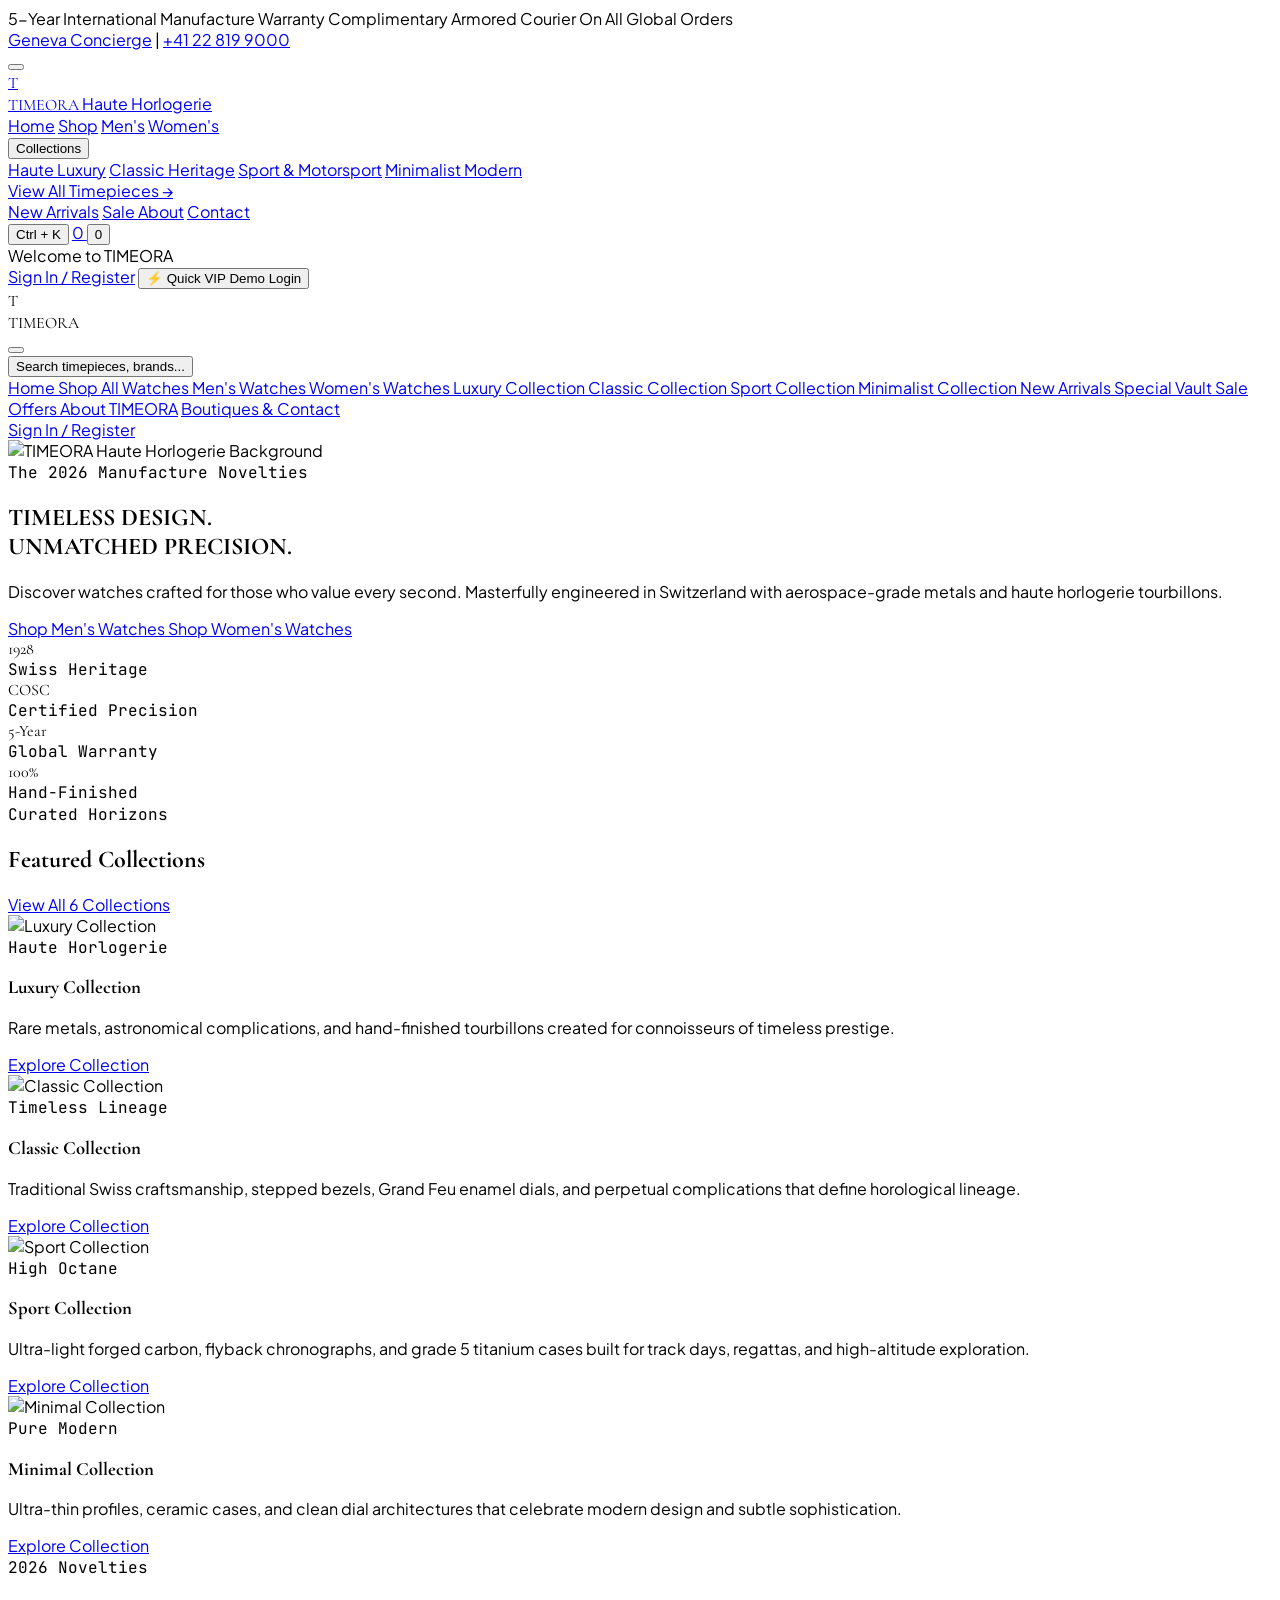
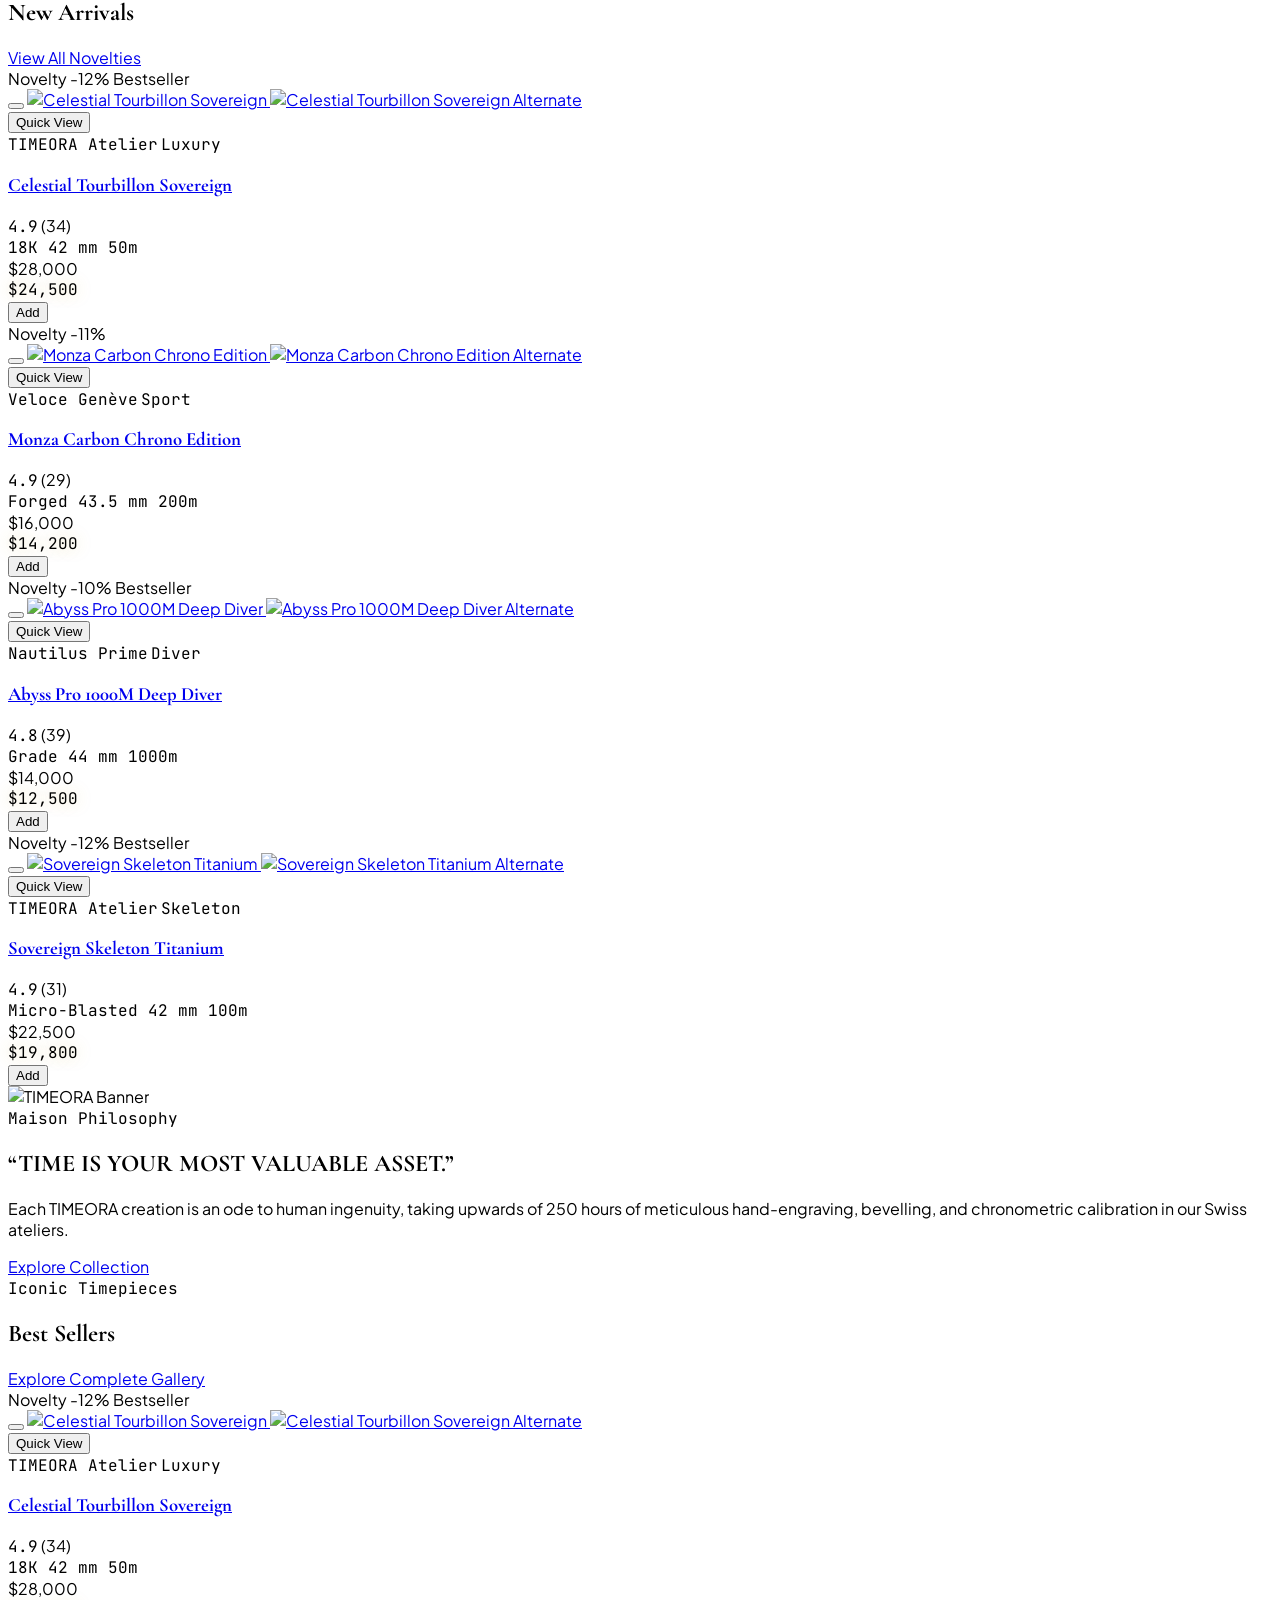
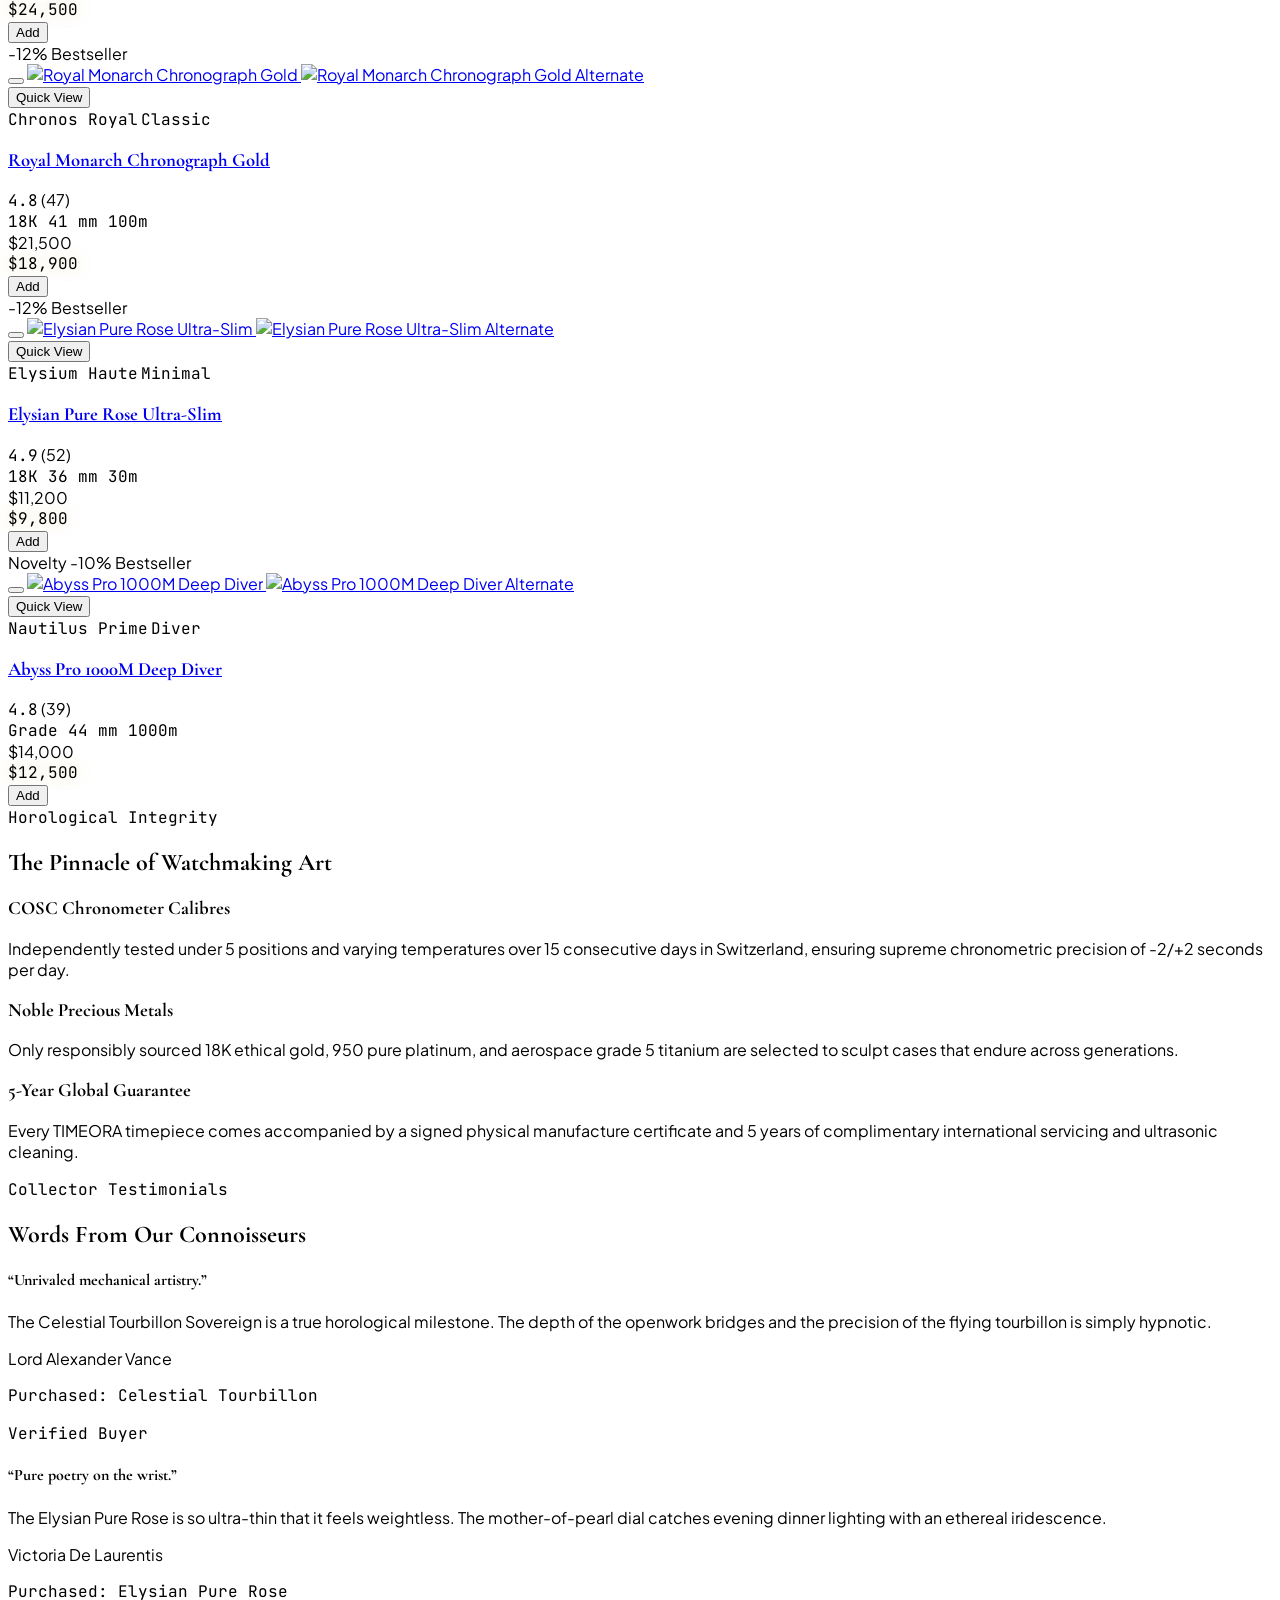
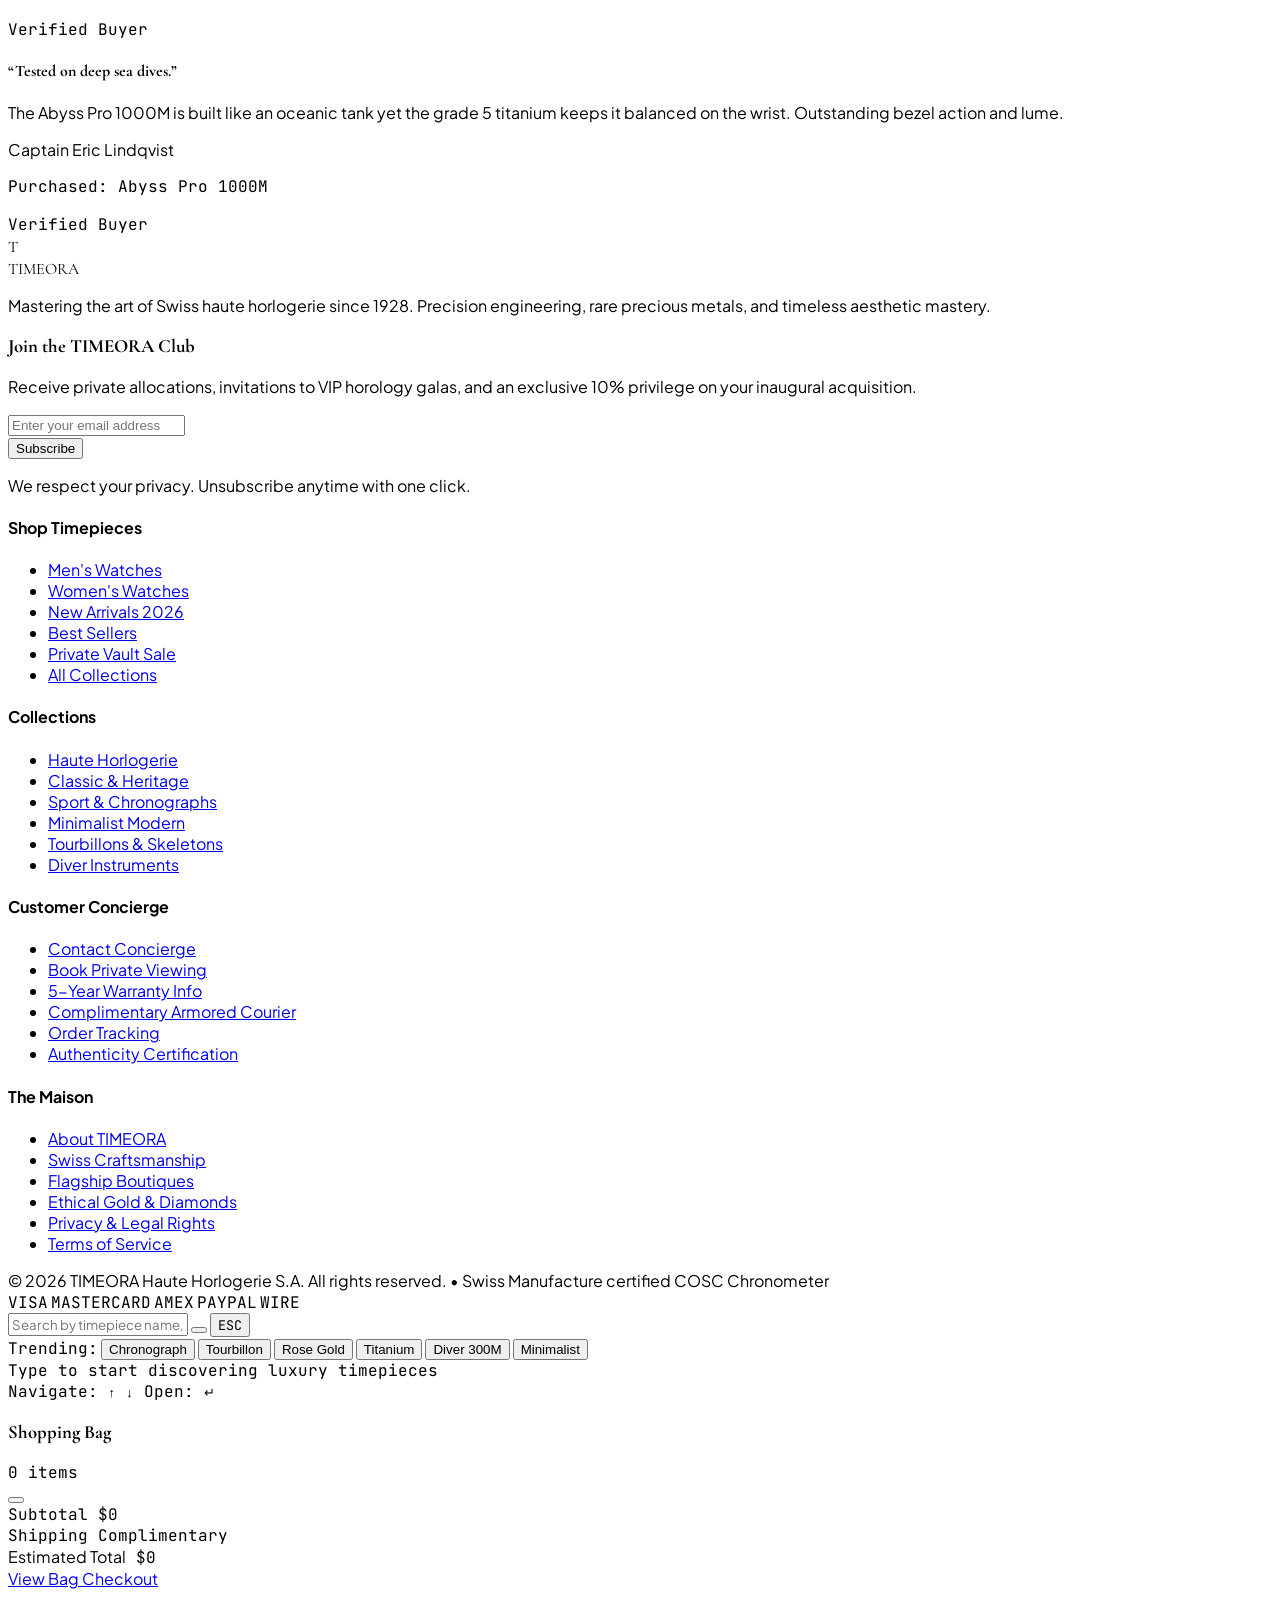
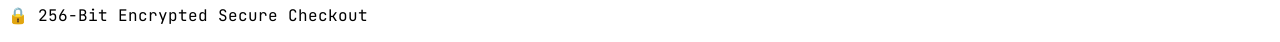
==== index.html @ b9ed5e70 "Add root index.html with instant redirection for GitHub Pages" ====
<!DOCTYPE html>
<html lang="en">
<head>
  <meta charset="utf-8">
  <meta name="viewport" content="width=device-width, initial-scale=1.0">
  <title>TIMEORA Haute Horlogerie | Luxury Watches</title>
  <meta http-equiv="refresh" content="0; url=public/index.html">
  <script>window.location.replace("public/index.html" + window.location.hash);</script>
</head>
<body style="background:#070709;color:#fff;display:flex;align-items:center;justify-content:center;height:100vh;font-family:sans-serif;text-align:center;">
  <div>
    <h1 style="color:#d4af37;font-family:serif;font-size:2rem;letter-spacing:0.2em;">TIMEORA</h1>
    <p style="color:#a1a1aa;font-size:0.9rem;">Opening luxury timepiece salon...</p>
    <p><a href="public/index.html" style="color:#d4af37;">Click here if not redirected automatically</a></p>
  </div>
</body>
</html>
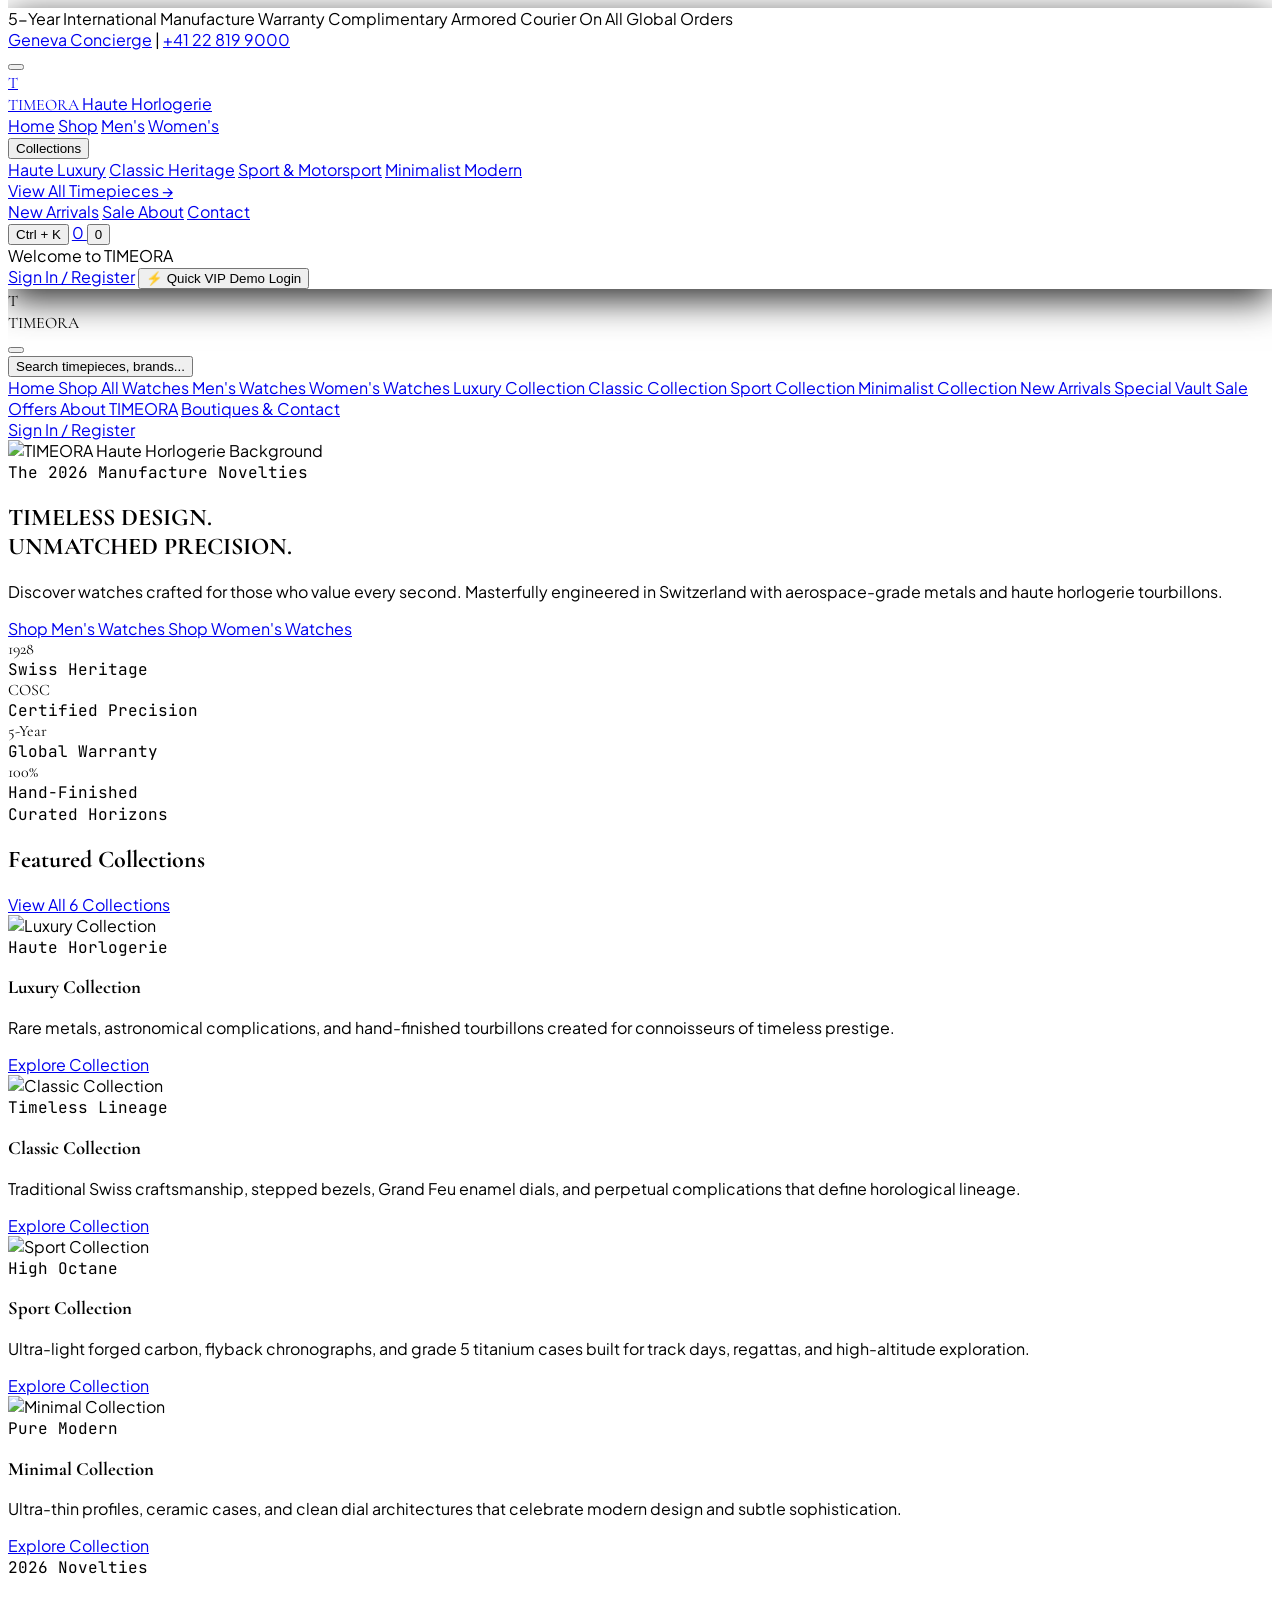
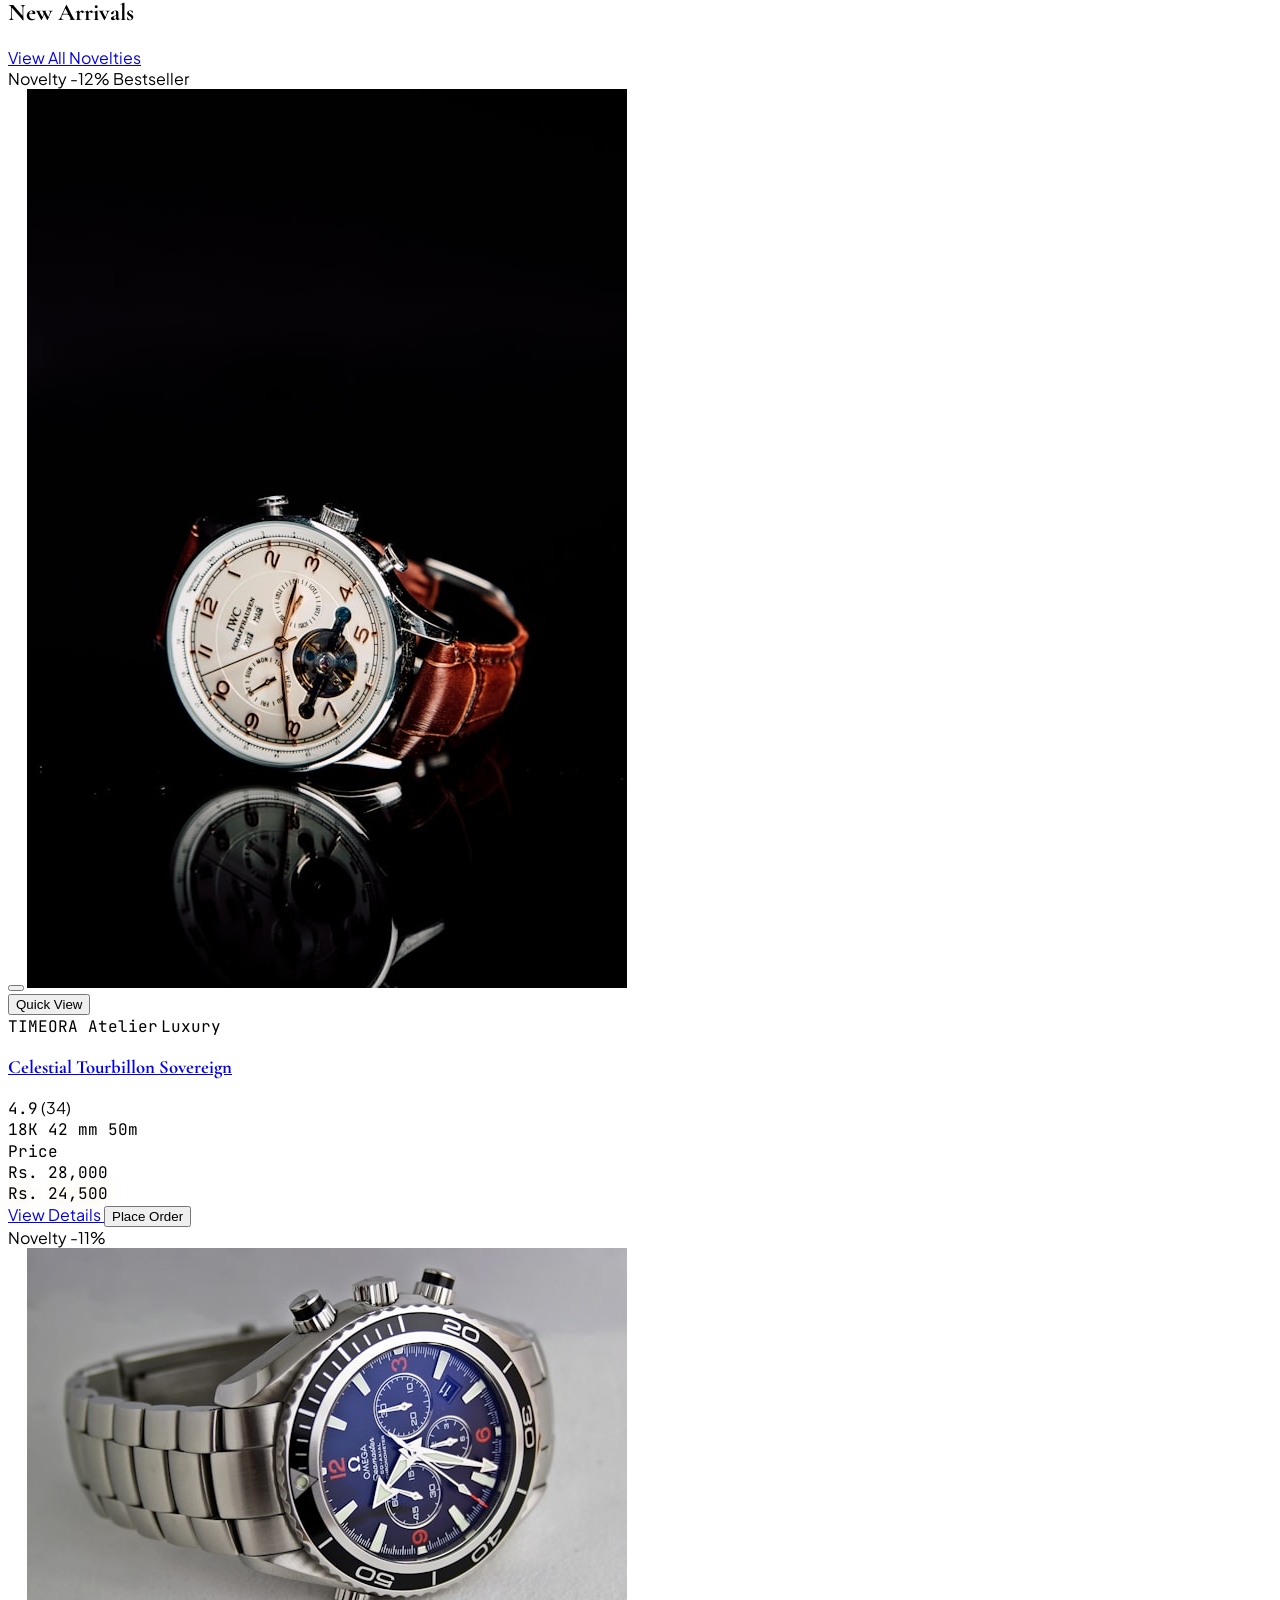
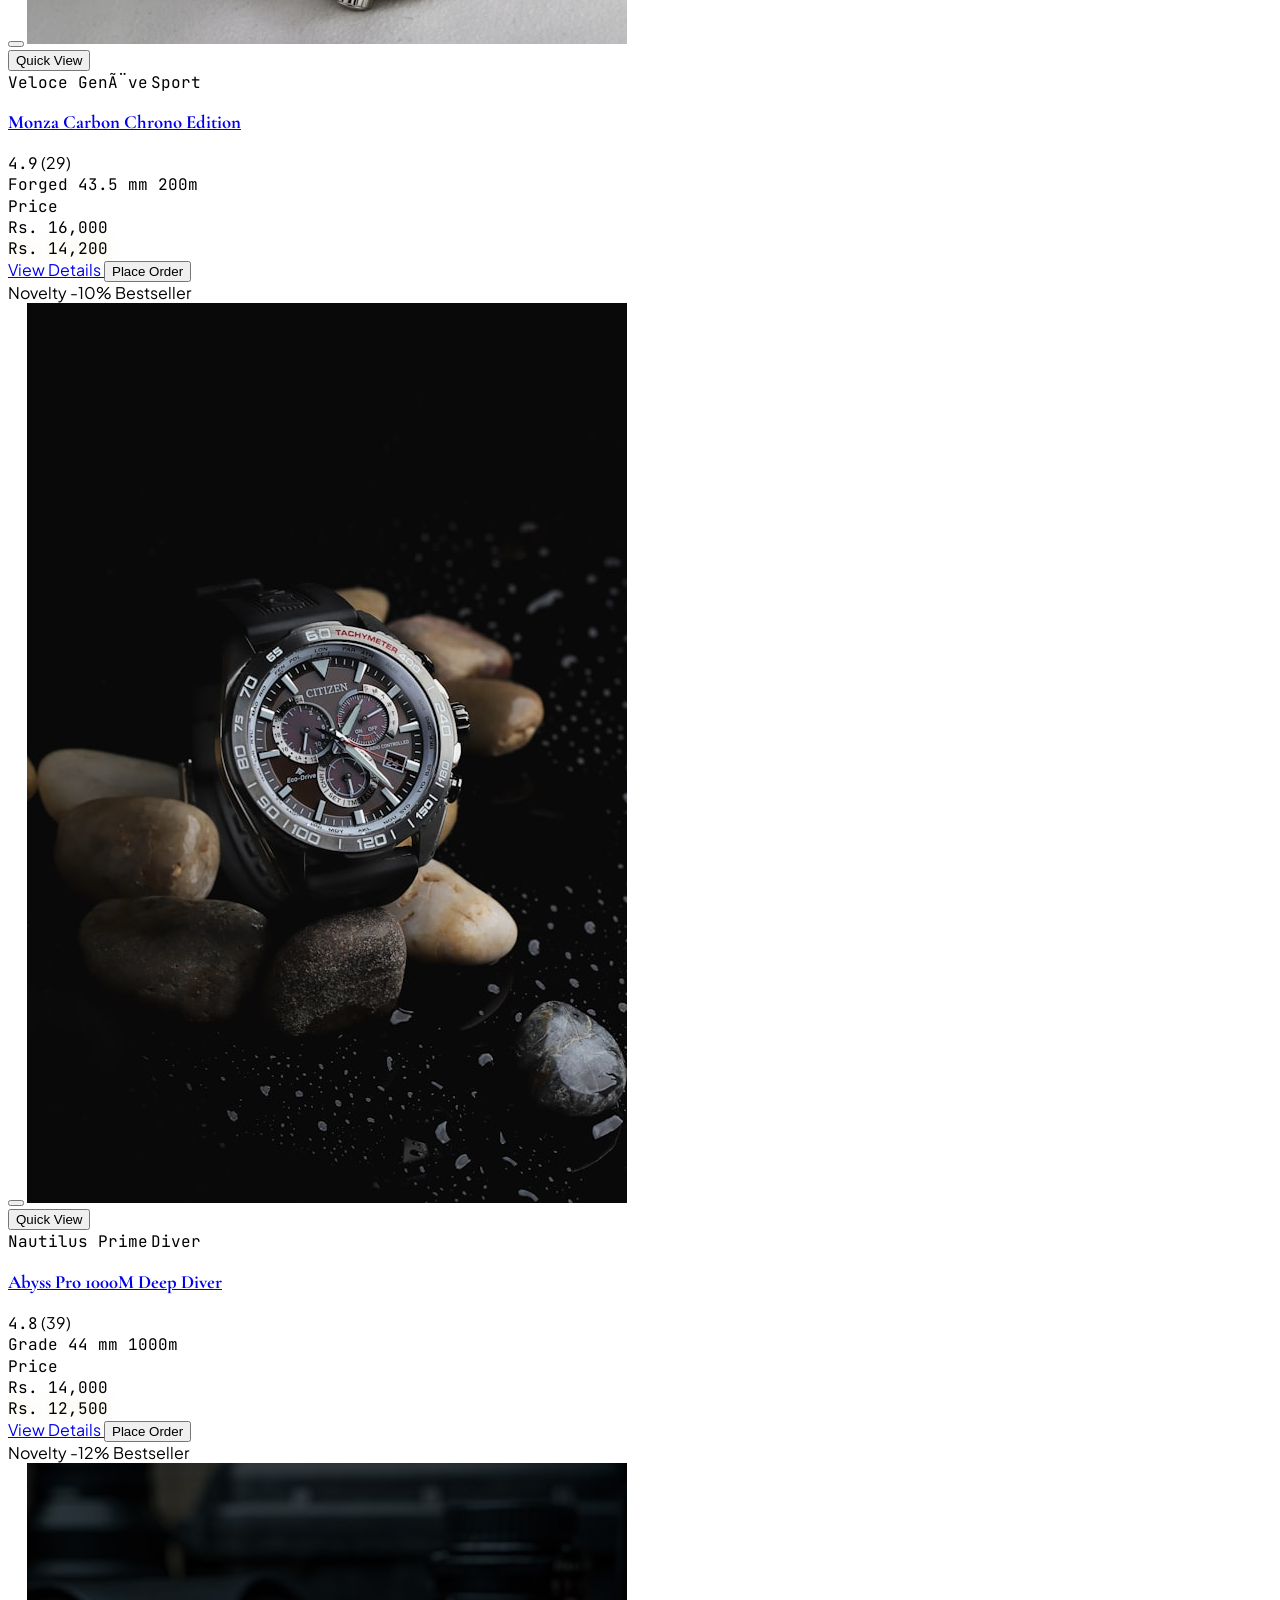
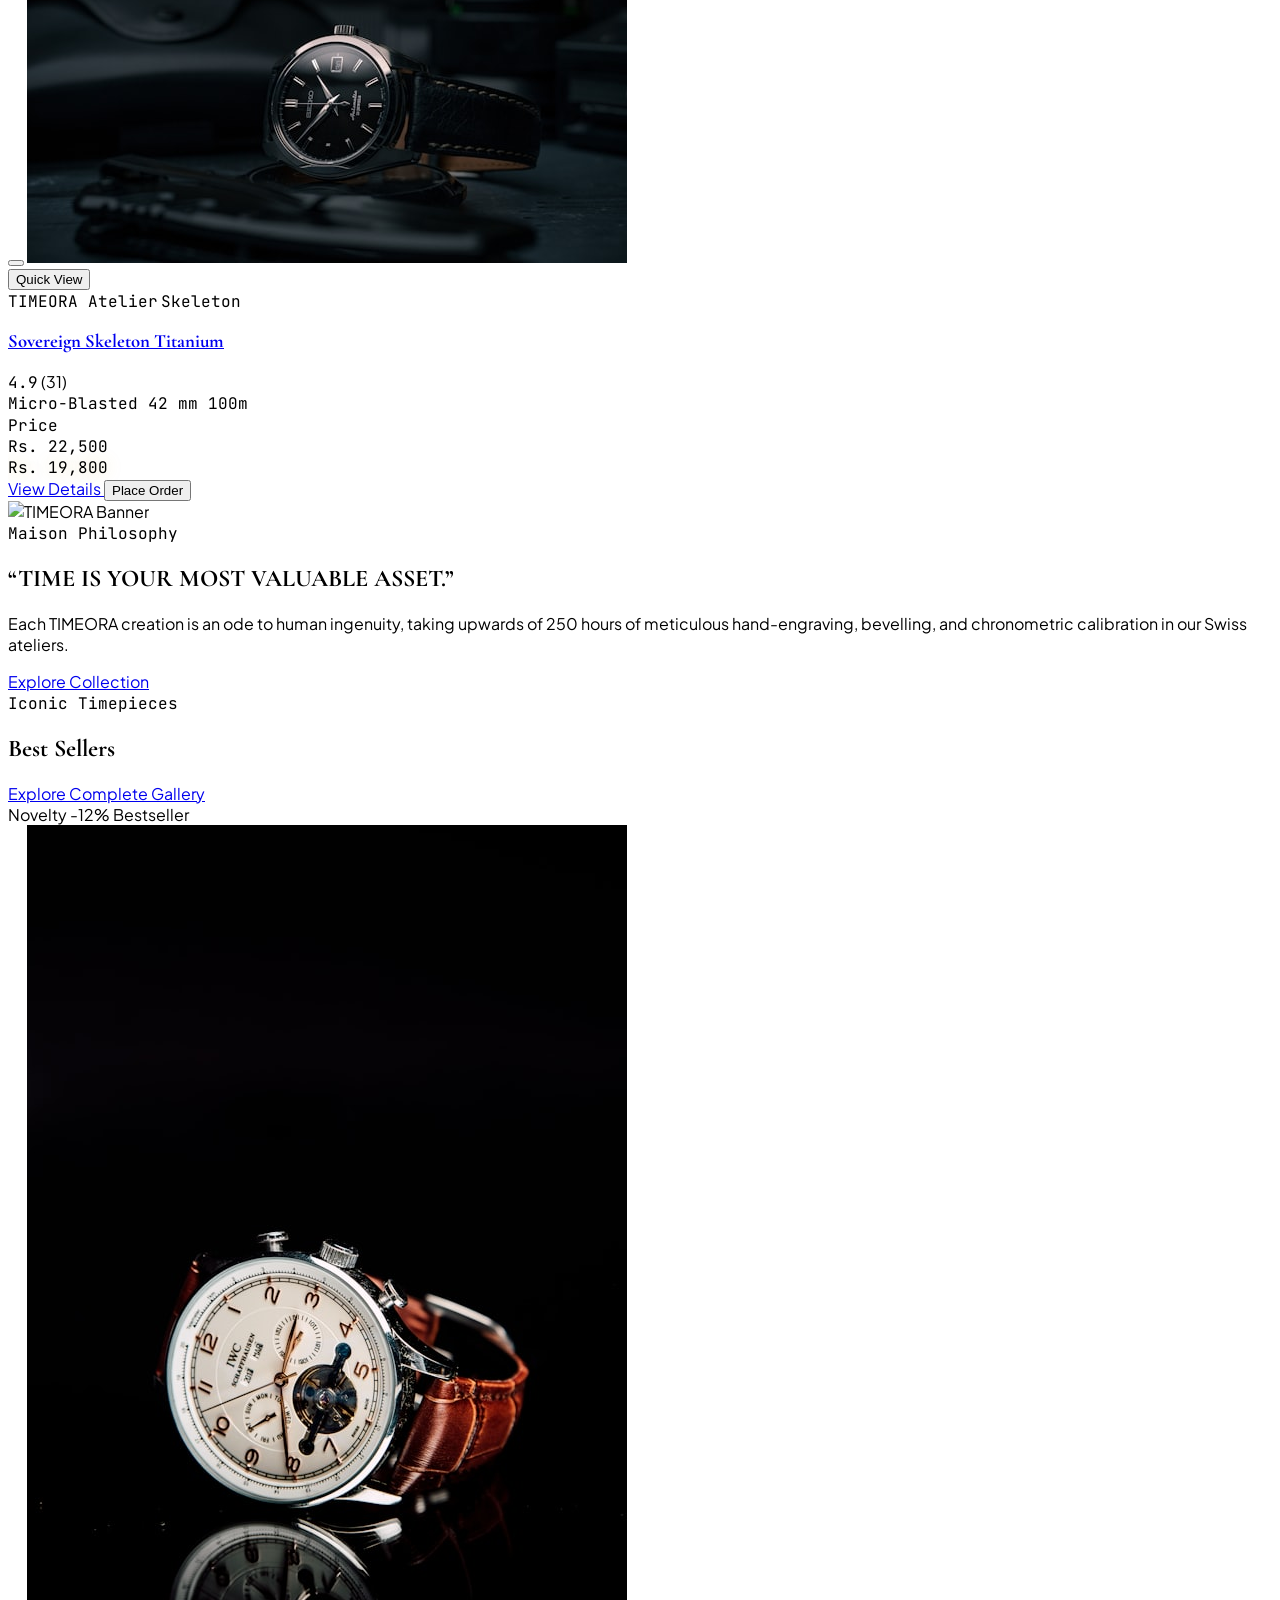
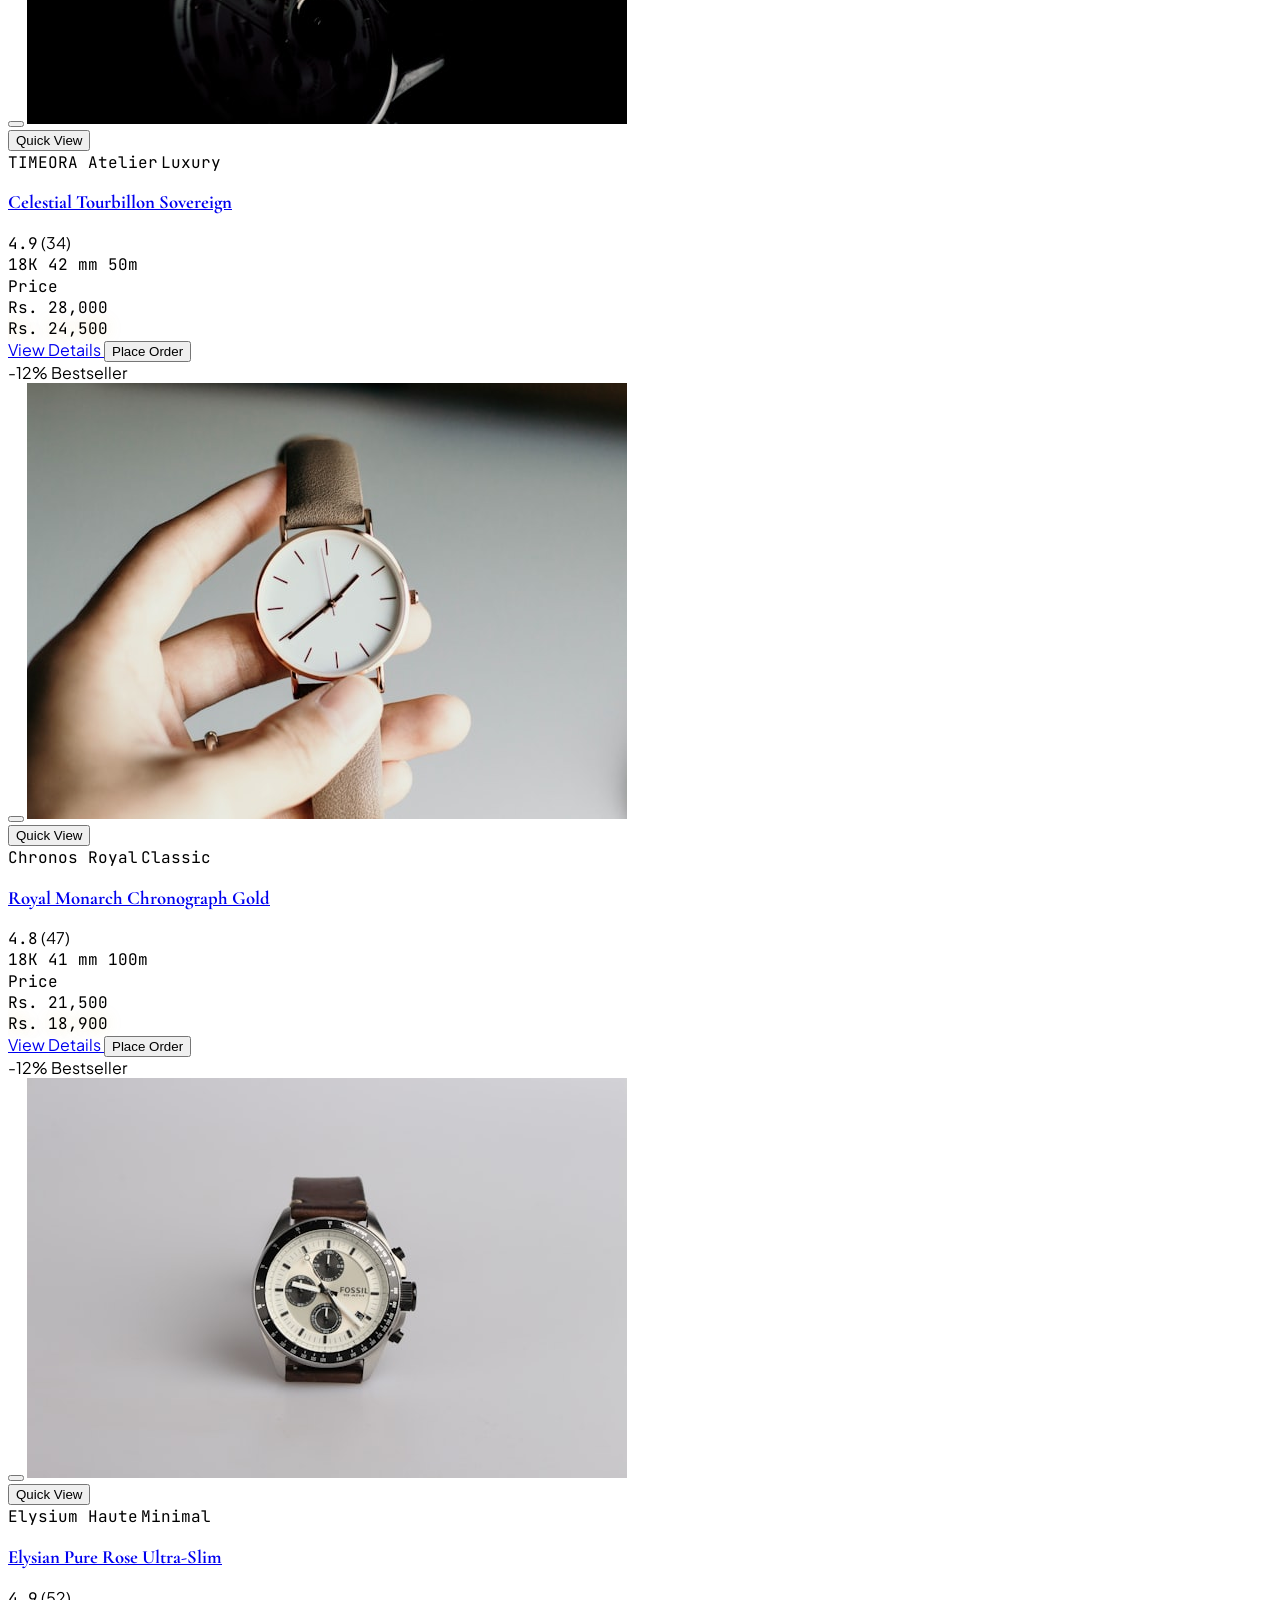
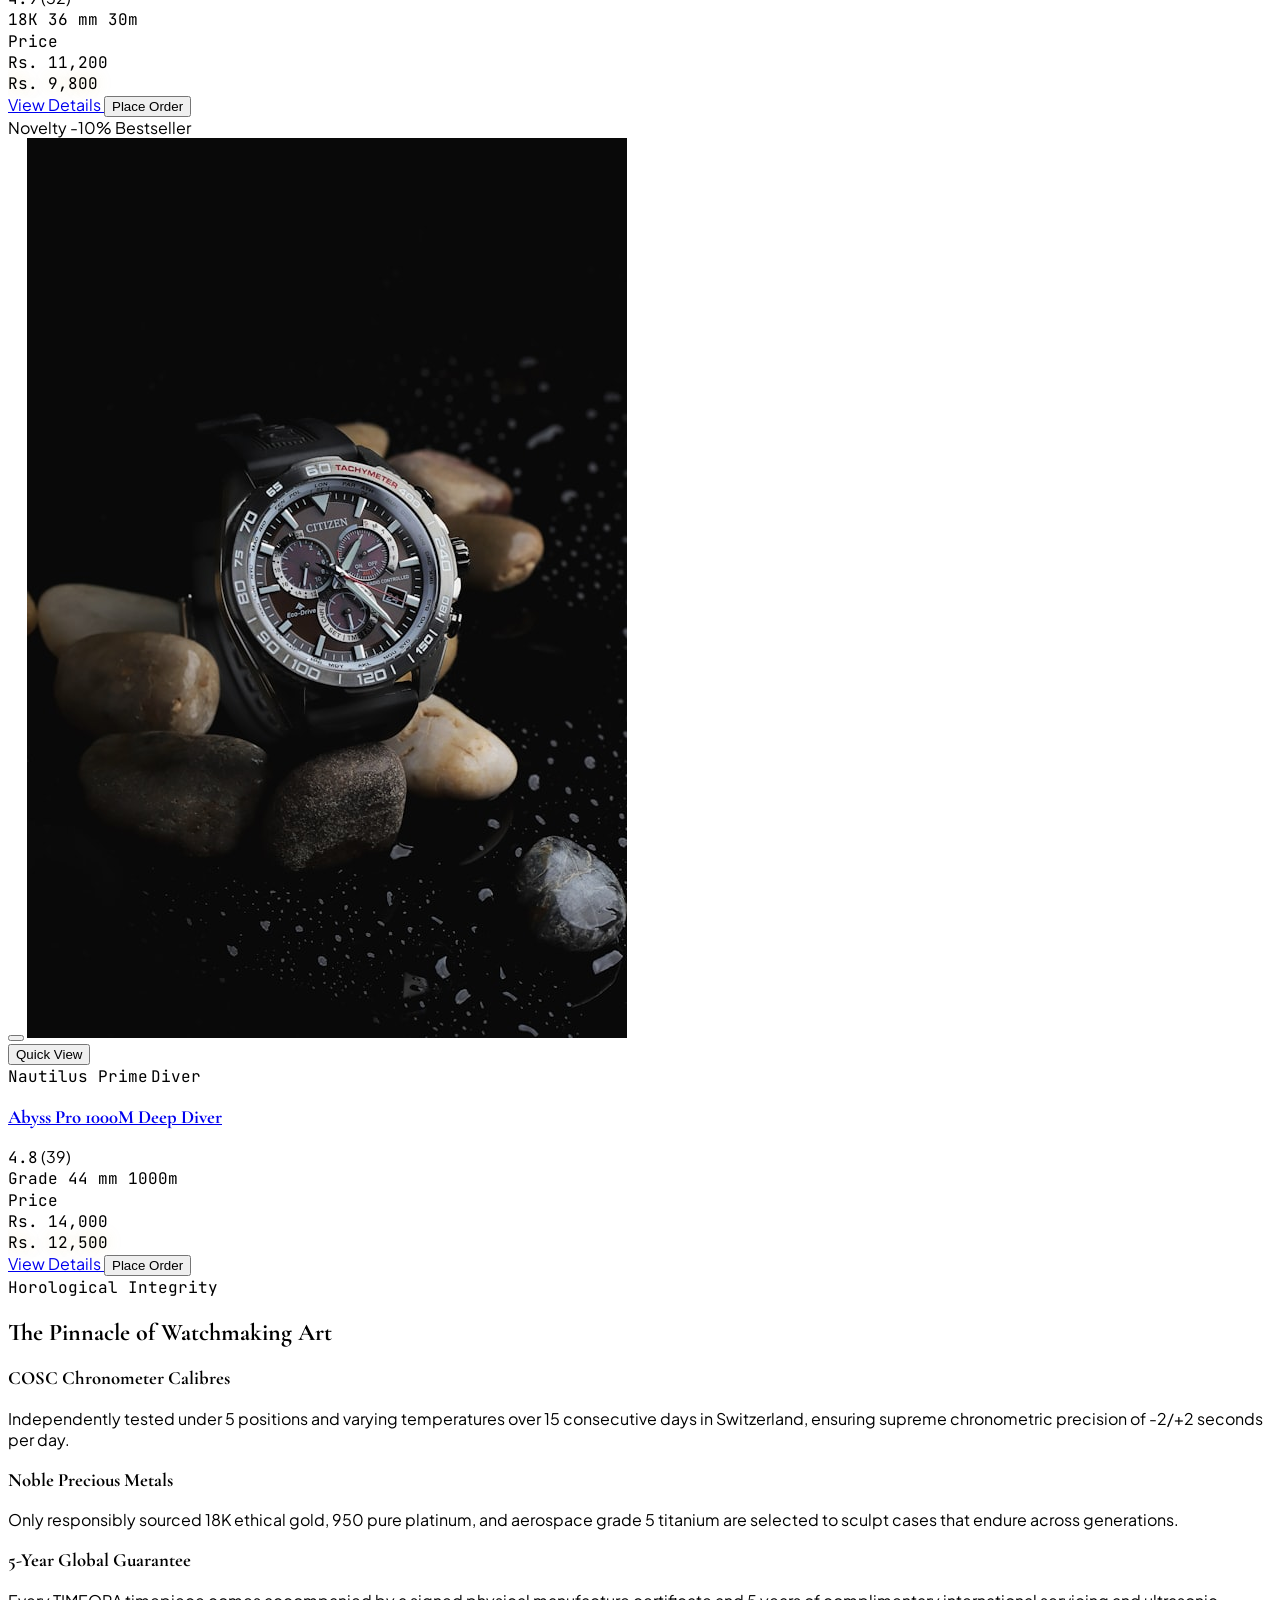
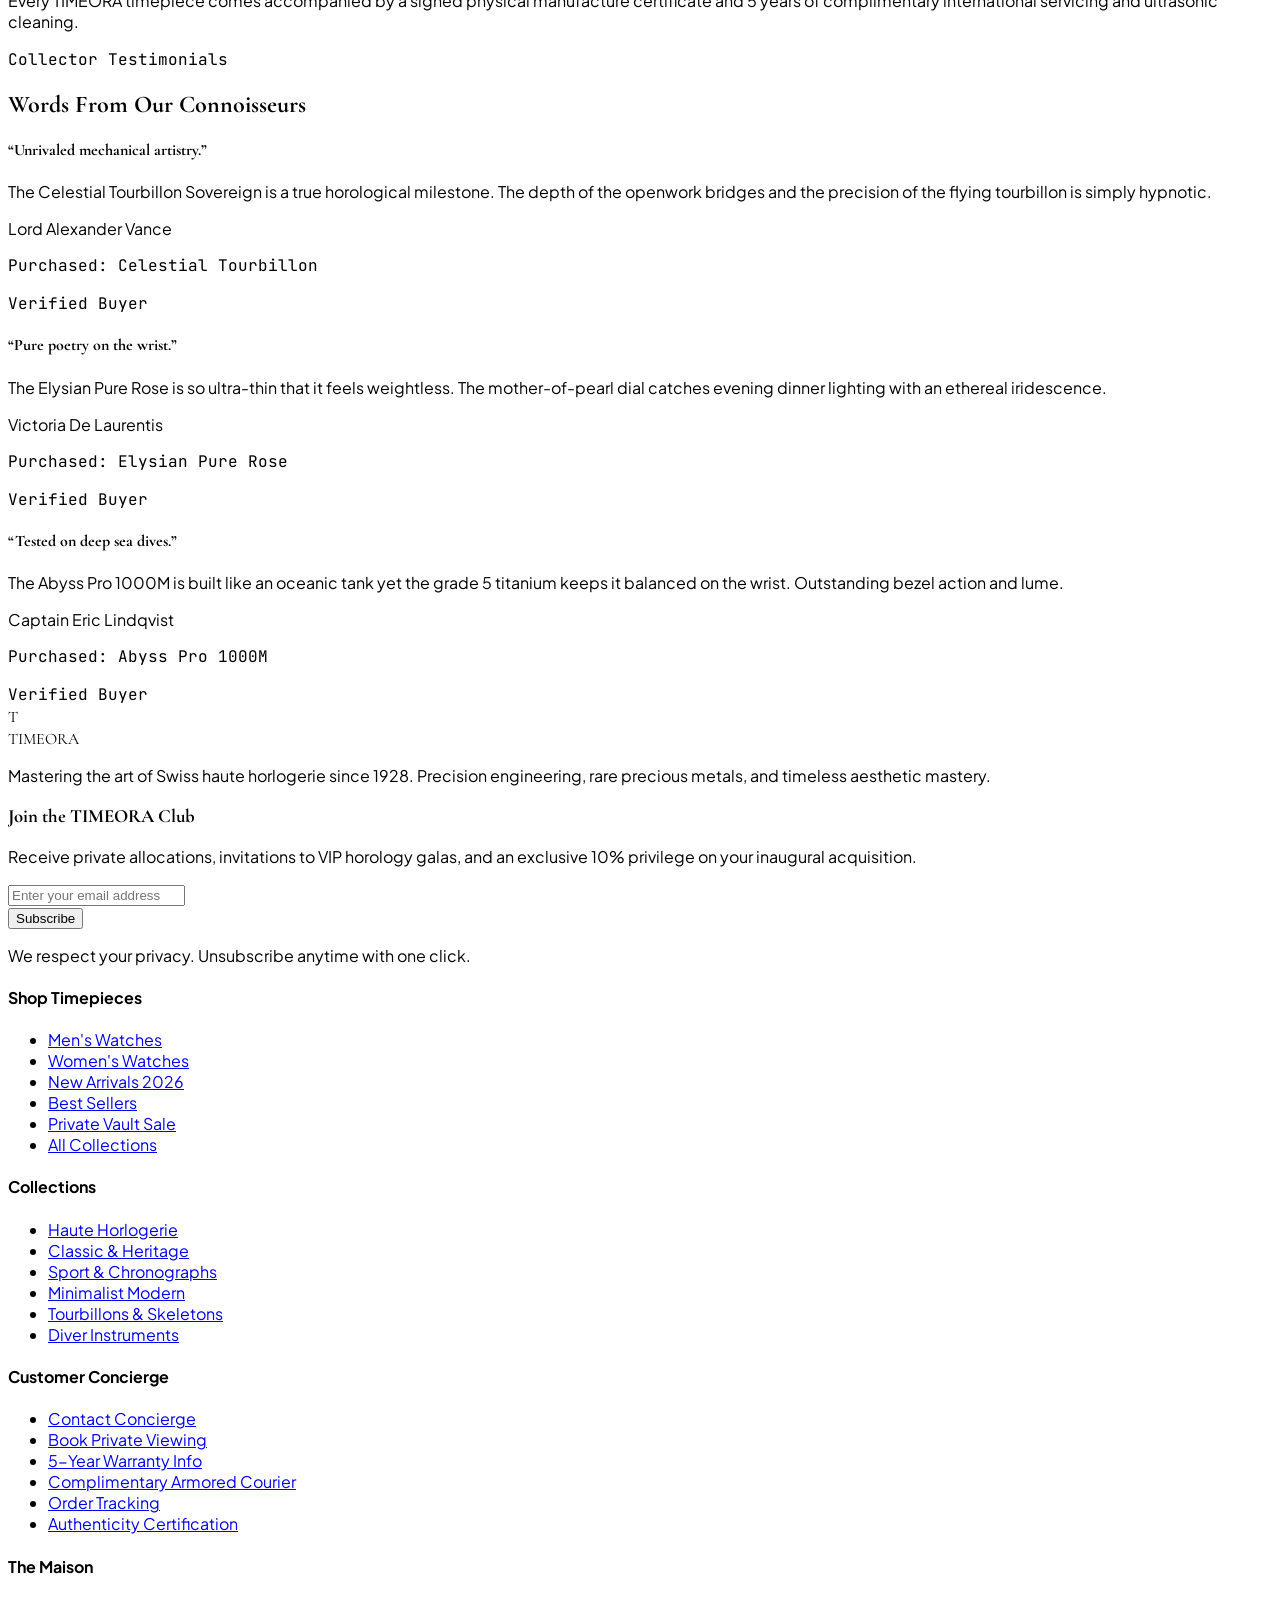
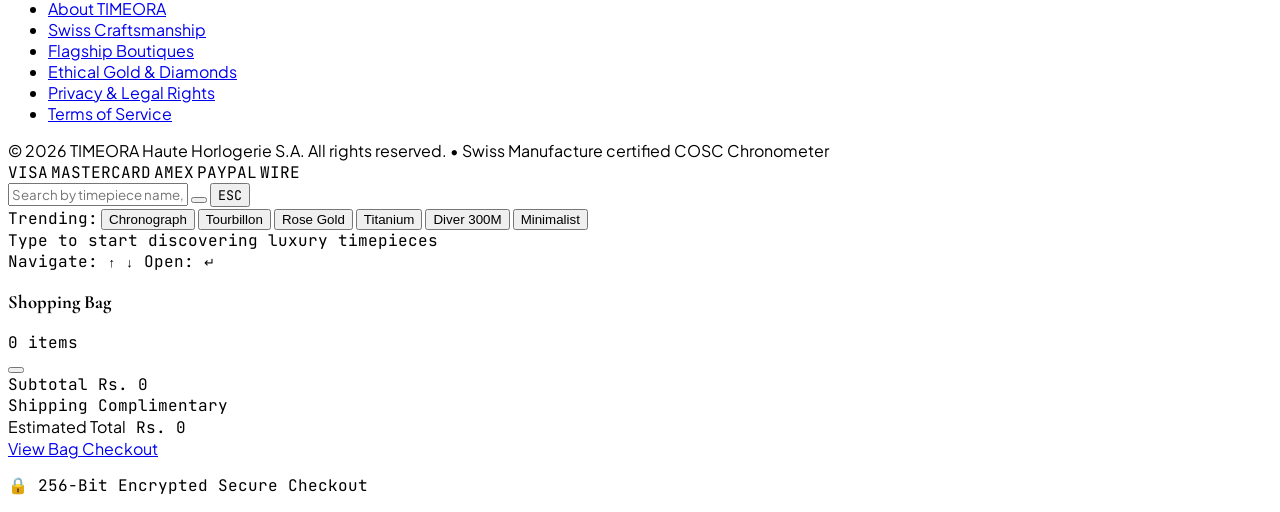
==== commit a93c9f9a: "Add VIEW DETAILS and PLACE ORDER action buttons, remove image hover change, ensure watch-only images" ====
--- a/index.html
+++ b/index.html
@@ -1,17 +1,55 @@
 <!DOCTYPE html>
-<html lang="en">
+<html lang="en" class="scroll-smooth bg-[#070709]">
 <head>
-  <meta charset="utf-8">
+  <meta charset="UTF-8">
   <meta name="viewport" content="width=device-width, initial-scale=1.0">
-  <title>TIMEORA Haute Horlogerie | Luxury Watches</title>
-  <meta http-equiv="refresh" content="0; url=public/index.html">
-  <script>window.location.replace("public/index.html" + window.location.hash);</script>
+  <title>TIMEORA Haute Horlogerie | Timeless Design. Unmatched Precision.</title>
+  <meta name="description" content="Discover TIMEORA Swiss luxury timepieces, tourbillons, chronographs, and perpetual complications crafted for connoisseurs of timeless precision.">
+  <link rel="icon" href="data:image/svg+xml,<svg xmlns=%22http://www.w3.org/2000/svg%22 viewBox=%220 0 100 100%22><text y=%22.9em%22 font-size=%2290%22>⏳</text></svg>">
+
+  <!-- Tailwind CSS CDN with configuration -->
+  <script src="https://cdn.tailwindcss.com"></script>
+  <script>
+    tailwind.config = {
+      darkMode: 'class',
+      theme: {
+        extend: {
+          colors: {
+            gold: {
+              DEFAULT: '#d4af37',
+              light: '#f3e5ab',
+              dark: '#aa820a',
+            },
+            dark: {
+              950: '#070709',
+              900: '#0c0c0f',
+              850: '#111115',
+              800: '#16161b',
+              700: '#22222a',
+            }
+          },
+          fontFamily: {
+            serif: ['Cormorant Garamond', 'Cinzel', 'serif'],
+            sans: ['Plus Jakarta Sans', 'sans-serif'],
+            mono: ['JetBrains Mono', 'monospace'],
+          }
+        }
+      }
+    }
+  </script>
+
+  <!-- Lucide Icons -->
+  <script src="https://unpkg.com/lucide@latest"></script>
+
+  <!-- Custom Luxury Stylesheet -->
+  <link rel="stylesheet" href="css/style.css">
 </head>
-<body style="background:#070709;color:#fff;display:flex;align-items:center;justify-content:center;height:100vh;font-family:sans-serif;text-align:center;">
-  <div>
-    <h1 style="color:#d4af37;font-family:serif;font-size:2rem;letter-spacing:0.2em;">TIMEORA</h1>
-    <p style="color:#a1a1aa;font-size:0.9rem;">Opening luxury timepiece salon...</p>
-    <p><a href="public/index.html" style="color:#d4af37;">Click here if not redirected automatically</a></p>
-  </div>
+<body class="bg-[#070709] text-white antialiased font-sans overflow-x-clip selection:bg-[#d4af37] selection:text-black">
+  
+  <!-- SPA Main Application Mount Container -->
+  <div id="app"></div>
+
+  <!-- Main JavaScript Application Module -->
+  <script type="module" src="js/app.js"></script>
 </body>
 </html>
--- a/css/style.css
+++ b/css/style.css
@@ -0,0 +1,158 @@
+@import url('https://fonts.googleapis.com/css2?family=Cinzel:wght@400;500;600;700;800&family=Cormorant+Garamond:ital,wght@0,300;0,400;0,500;0,600;0,700;1,400&family=Plus+Jakarta+Sans:wght@300;400;500;600;700;800&family=JetBrains+Mono:wght@400;500;600&display=swap');
+
+:root {
+  --color-gold: #d4af37;
+  --color-gold-light: #f3e5ab;
+  --color-gold-dark: #aa820a;
+  --color-bg-dark: #070709;
+  --color-card-dark: #121216;
+}
+
+/* Custom Scrollbars */
+::-webkit-scrollbar {
+  width: 8px;
+  height: 8px;
+}
+
+::-webkit-scrollbar-track {
+  background: #09090b;
+}
+
+::-webkit-scrollbar-thumb {
+  background: #27272a;
+  border-radius: 4px;
+}
+
+::-webkit-scrollbar-thumb:hover {
+  background: #d4af37;
+}
+
+.custom-scrollbar::-webkit-scrollbar {
+  width: 6px;
+  height: 6px;
+}
+
+.custom-scrollbar::-webkit-scrollbar-thumb {
+  background: #2d2d34;
+  border-radius: 3px;
+}
+
+.custom-scrollbar::-webkit-scrollbar-thumb:hover {
+  background: #d4af37;
+}
+
+/* Typography styles */
+.font-serif {
+  font-family: 'Cormorant Garamond', 'Cinzel', serif;
+}
+
+.font-sans {
+  font-family: 'Plus Jakarta Sans', sans-serif;
+}
+
+.font-mono {
+  font-family: 'JetBrains Mono', monospace;
+}
+
+/* Luxury Glow Effects */
+.text-glow {
+  text-shadow: 0 0 15px rgba(212, 175, 55, 0.35);
+}
+
+.box-glow {
+  box-shadow: 0 0 25px rgba(212, 175, 55, 0.15);
+}
+
+.bg-radial-vignette {
+  background: radial-gradient(circle at center, transparent 30%, #070709 95%);
+}
+
+/* Animations */
+@keyframes fadeIn {
+  from { opacity: 0; transform: translateY(8px); }
+  to { opacity: 1; transform: translateY(0); }
+}
+
+.animate-fade-in {
+  animation: fadeIn 0.4s cubic-bezier(0.16, 1, 0.3, 1) forwards;
+}
+
+/* Product Image Magnifier zoom */
+#main-image-container {
+  overflow: hidden;
+  position: relative;
+}
+
+#pd-main-img {
+  transition: transform 0.25s ease-out;
+  transform-origin: center center;
+}
+
+/* Glassmorphism Classes */
+.glass-panel {
+  background: rgba(18, 18, 22, 0.75);
+  backdrop-filter: blur(16px);
+  -webkit-backdrop-filter: blur(16px);
+  border: 1px solid rgba(255, 255, 255, 0.08);
+}
+
+/* Range input luxury styling */
+input[type="range"]::-webkit-slider-thumb {
+  appearance: none;
+  width: 18px;
+  height: 18px;
+  border-radius: 50%;
+  background: #d4af37;
+  cursor: pointer;
+  box-shadow: 0 0 10px rgba(212, 175, 55, 0.5);
+  border: 2px solid #000;
+}
+
+/* Smooth selection */
+::selection {
+  background: #d4af37;
+  color: #000;
+}
+
+/* Print Styles */
+@media print {
+  header, footer, nav, button, .no-print {
+    display: none !important;
+  }
+  body {
+    background: #fff !important;
+    color: #000 !important;
+  }
+  #printable-receipt {
+    background: #fff !important;
+    color: #000 !important;
+    border: none !important;
+    box-shadow: none !important;
+  }
+  #printable-receipt * {
+    color: #000 !important;
+  }
+}
+
+/* ==========================================================================
+   Permanently Sticky Luxury Navigation Header
+   Keeps both Top Announcement Bar & Main Navigation locked at top on scroll
+   ========================================================================== */
+html, body {
+  overflow-x: clip;
+}
+
+#navbar-root,
+#main-header {
+  position: sticky !important;
+  top: 0 !important;
+  z-index: 50 !important;
+  width: 100% !important;
+}
+
+#main-header {
+  box-shadow: 0 10px 35px rgba(0, 0, 0, 0.85);
+  backdrop-filter: blur(16px);
+  -webkit-backdrop-filter: blur(16px);
+}
+
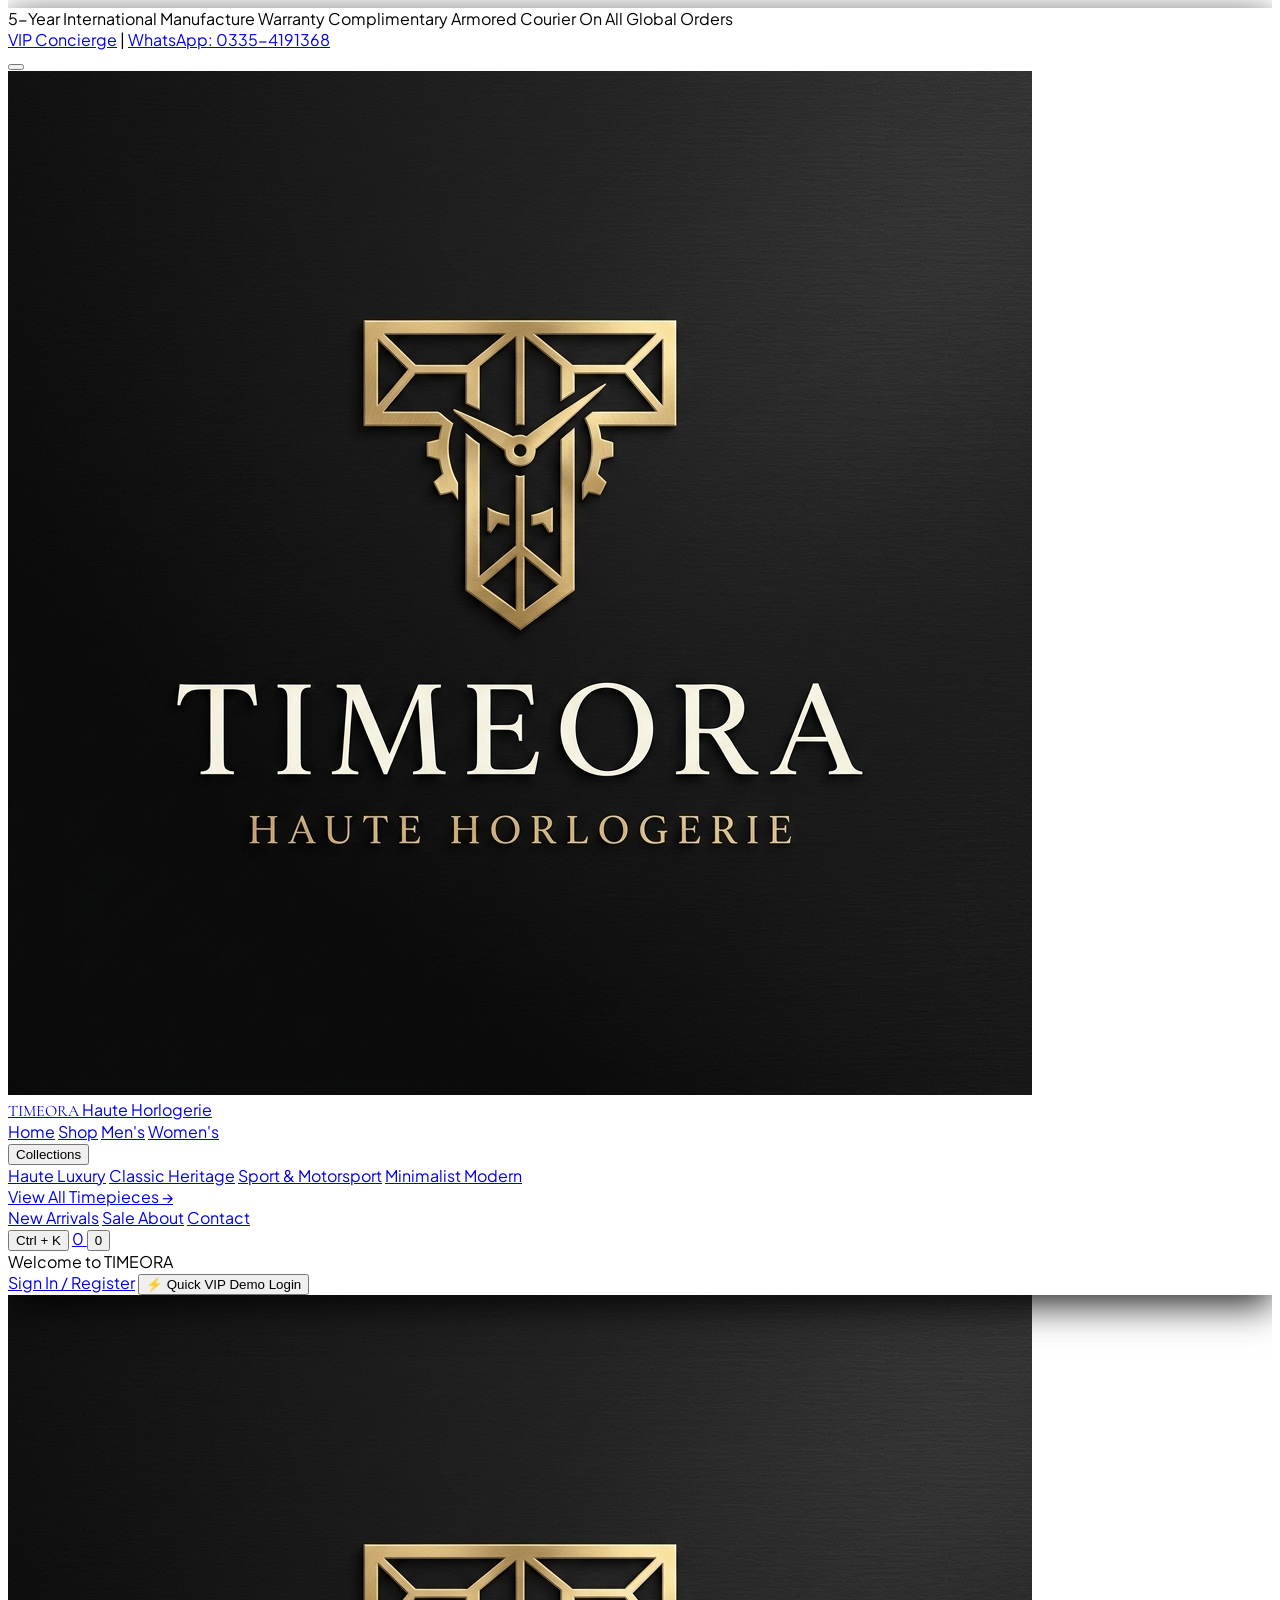
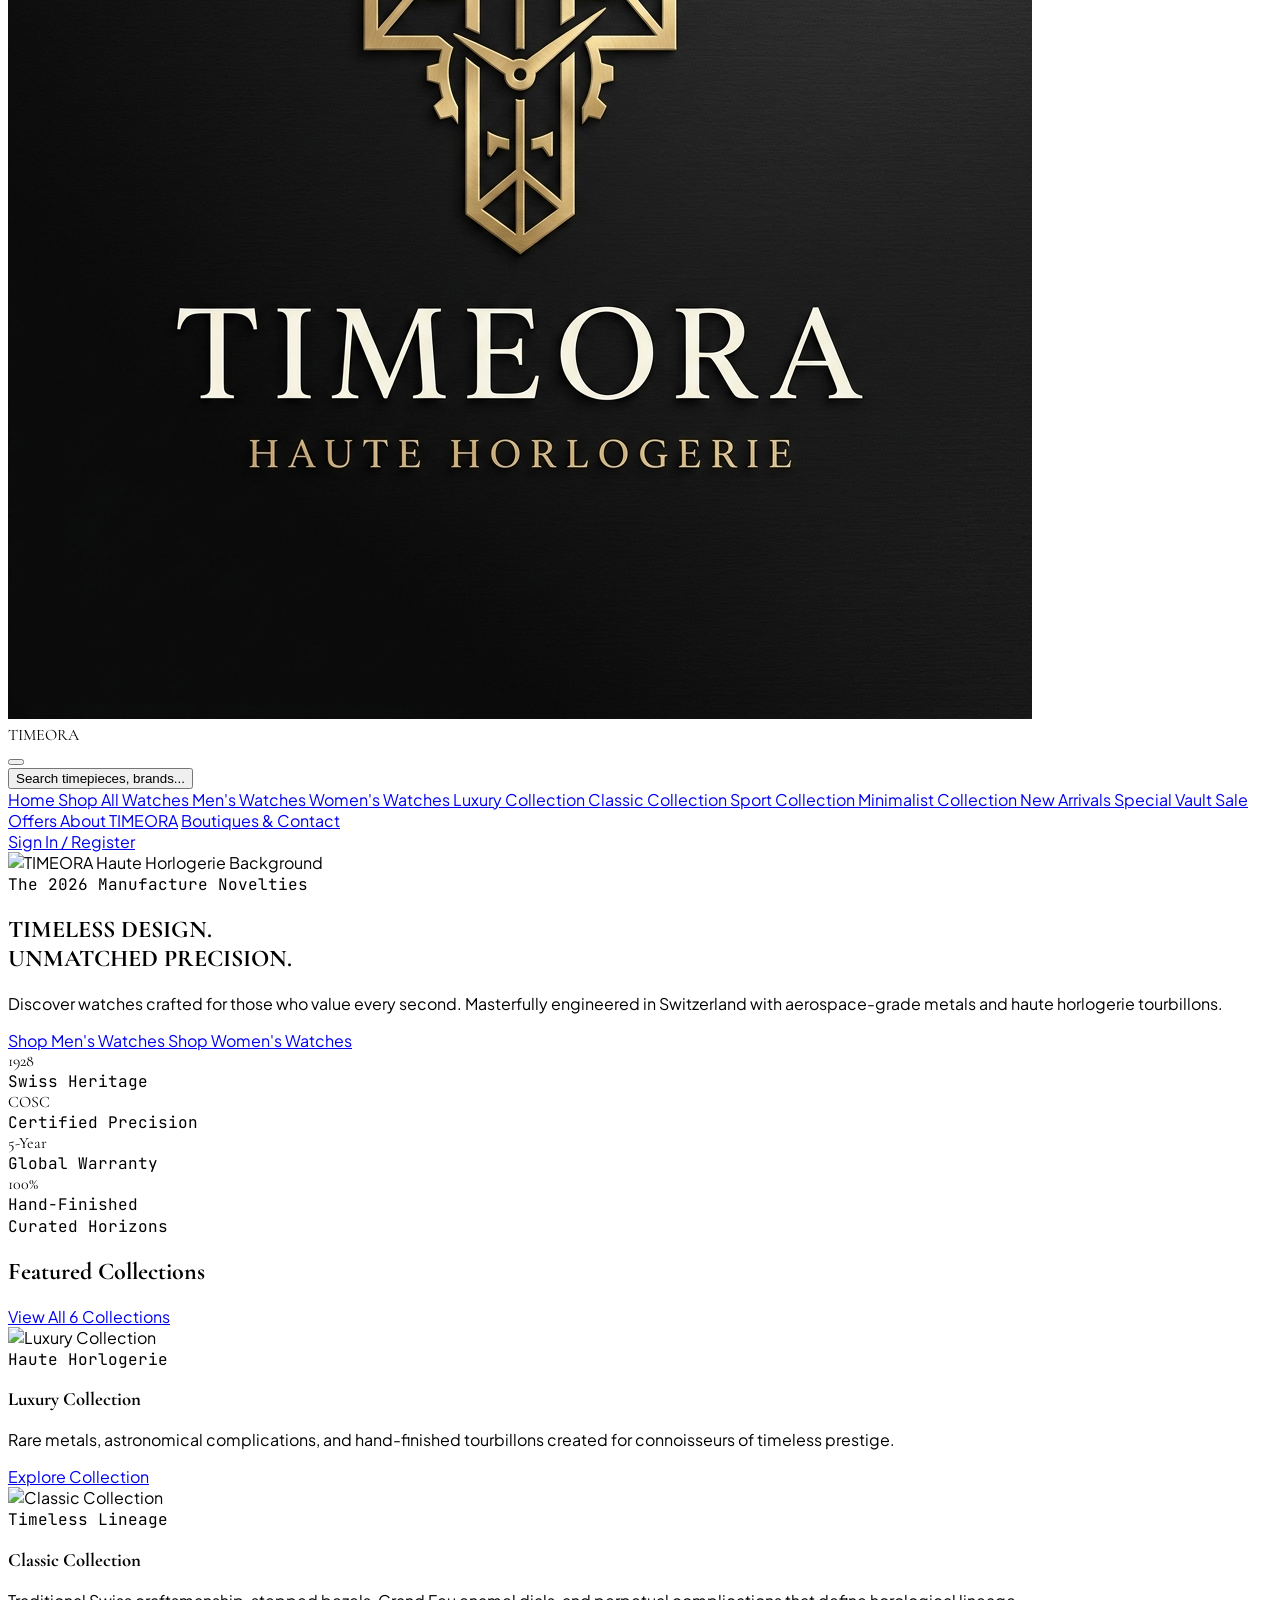
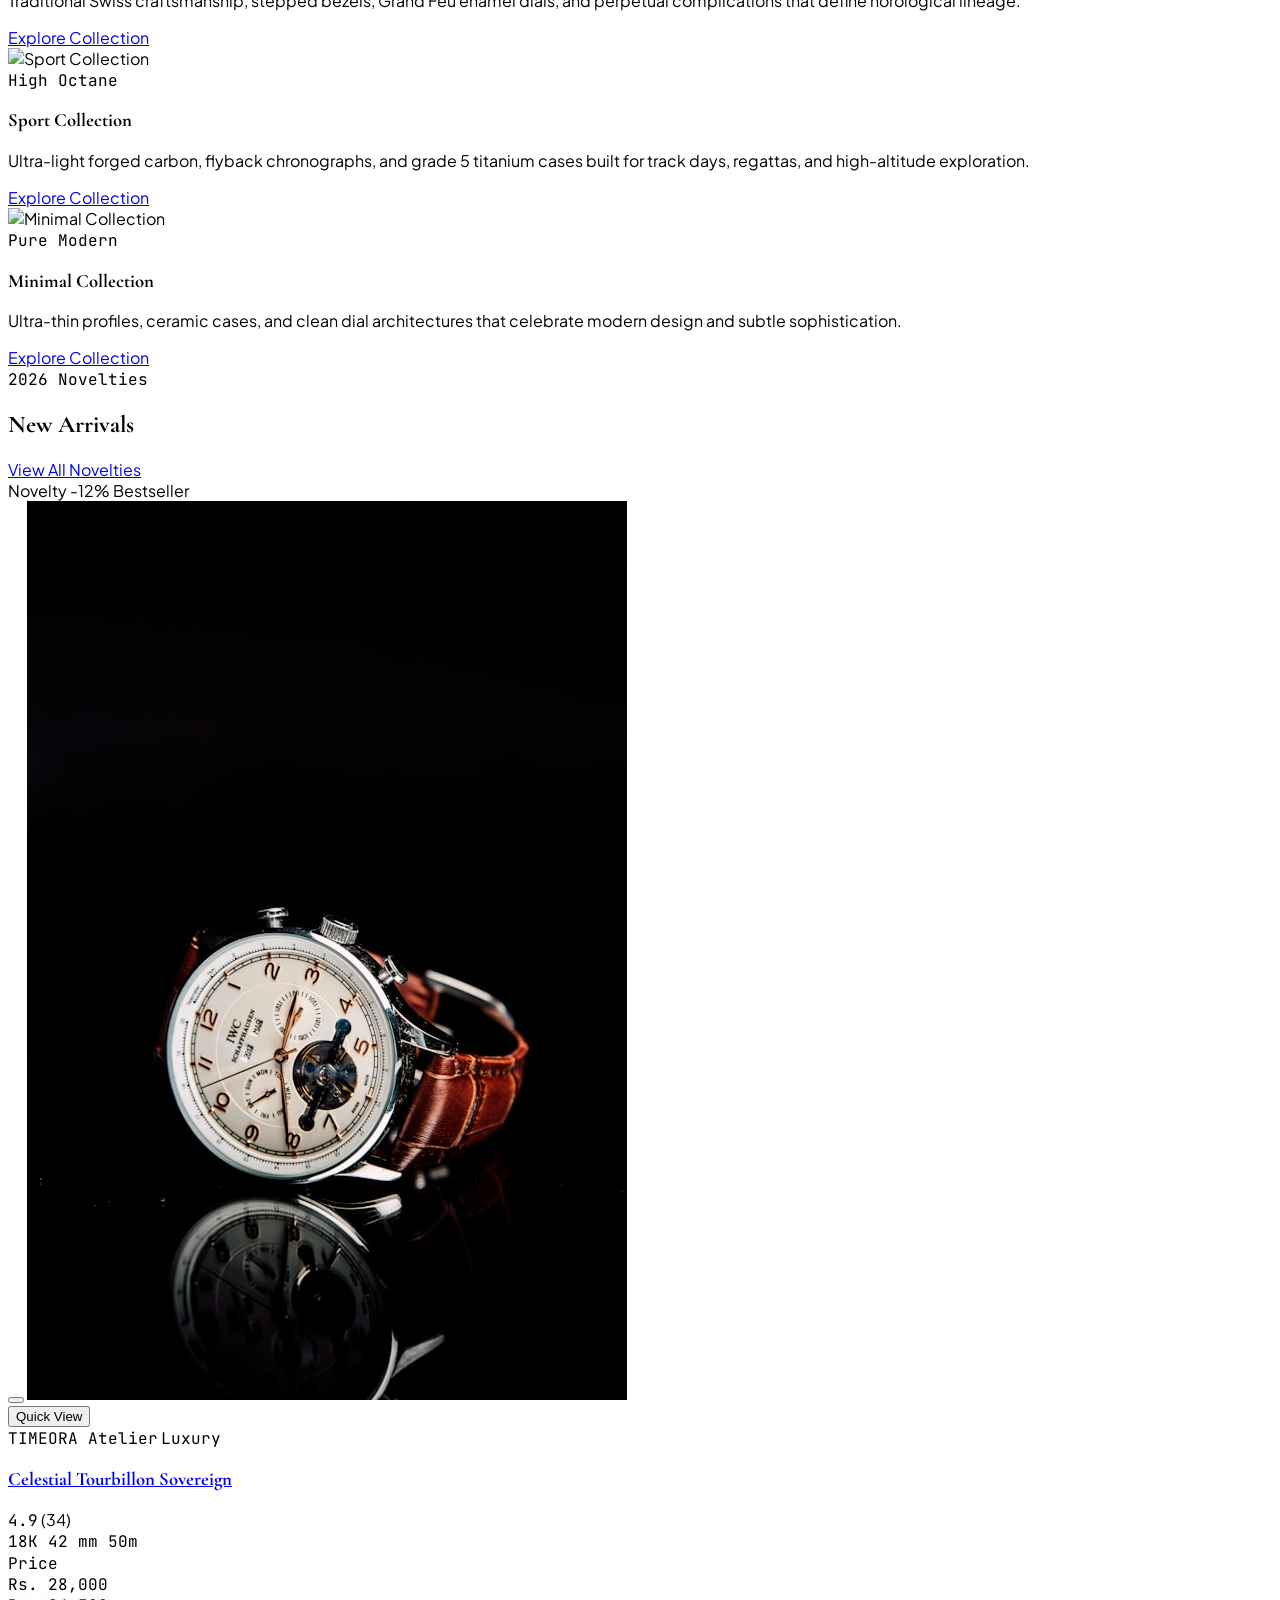
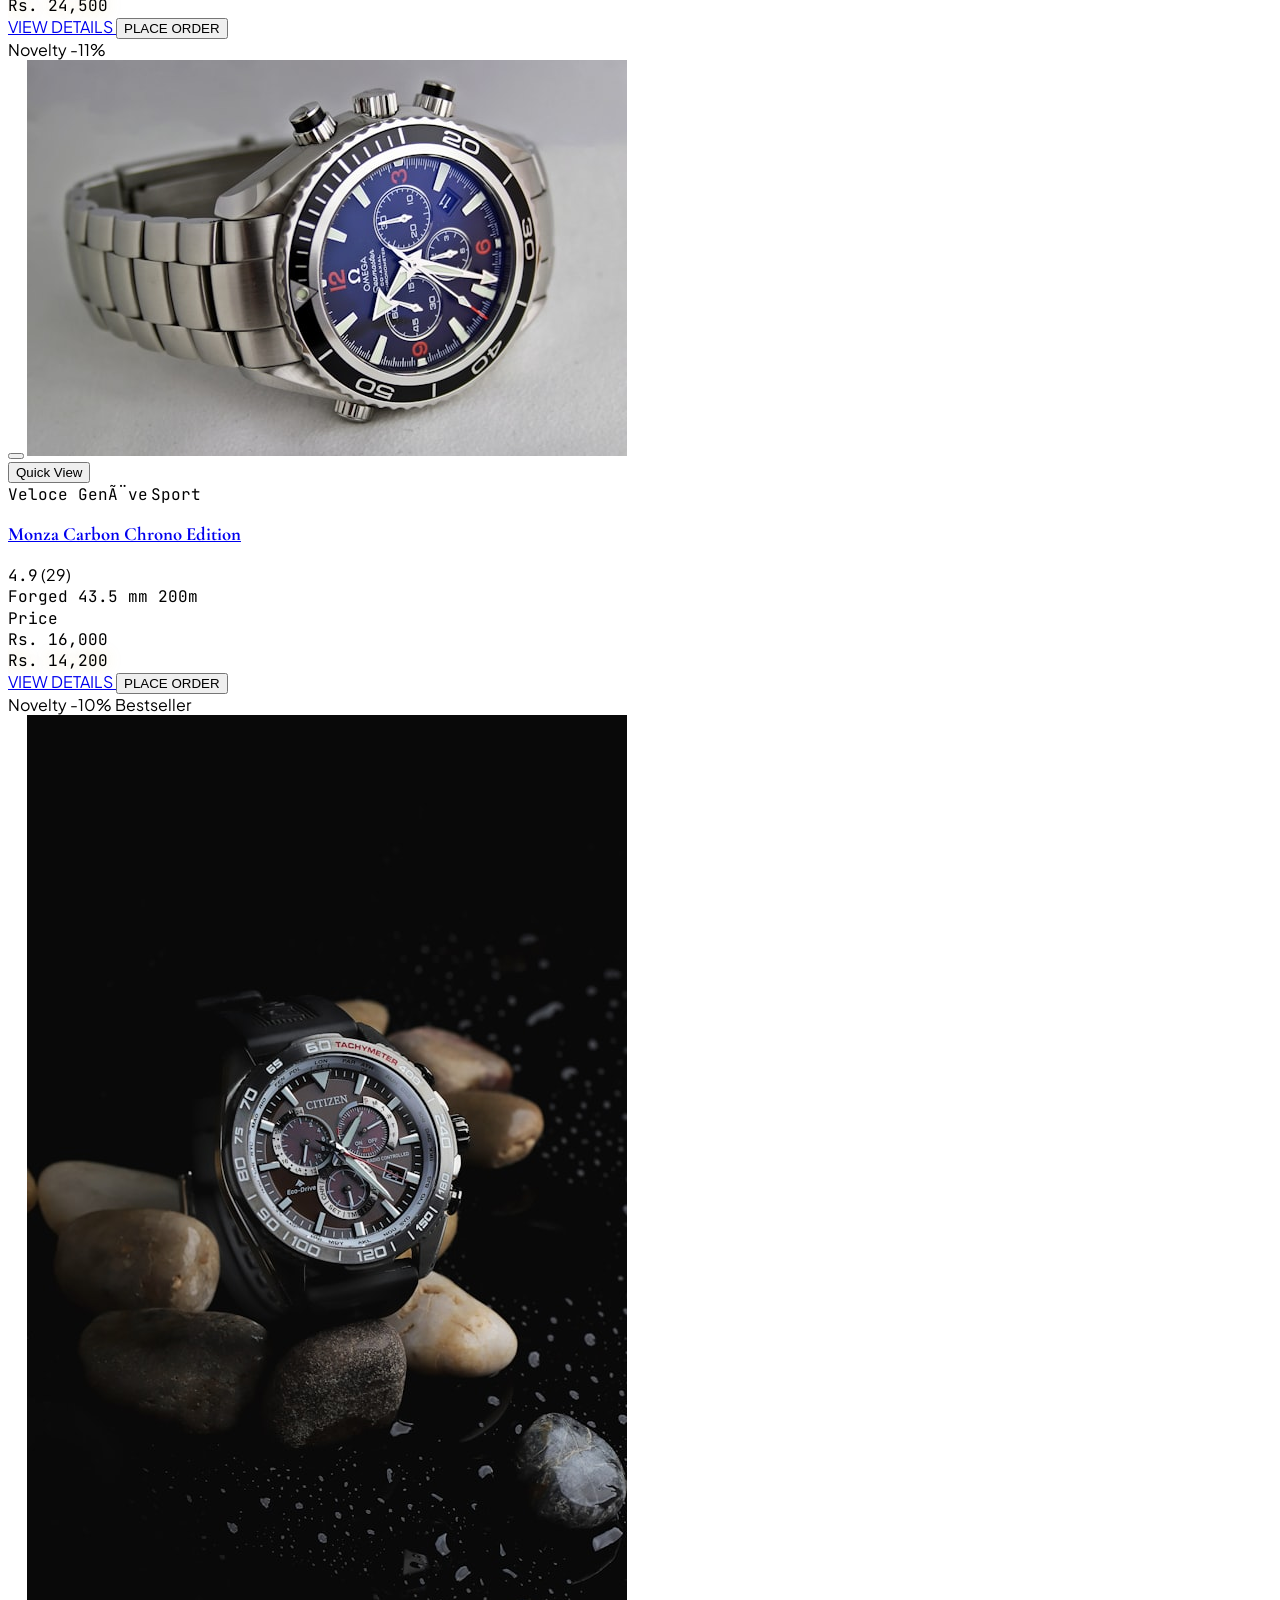
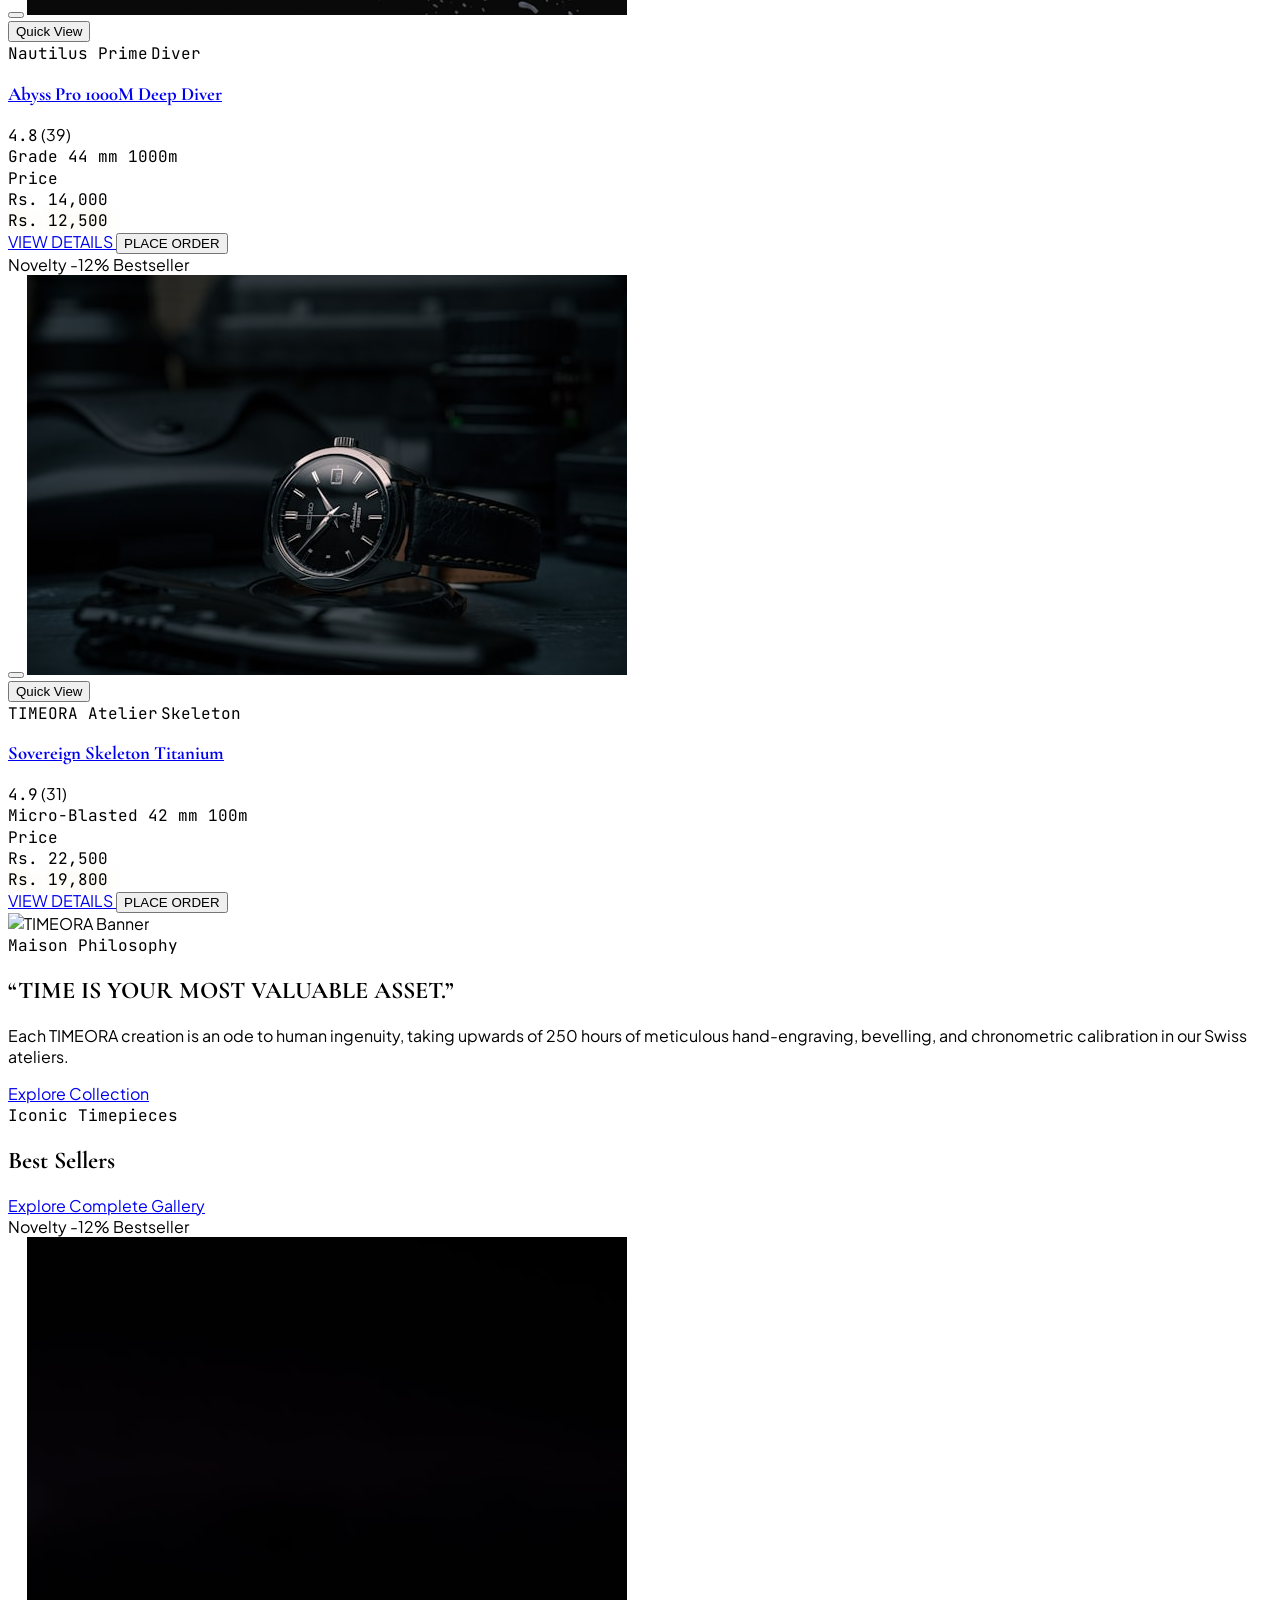
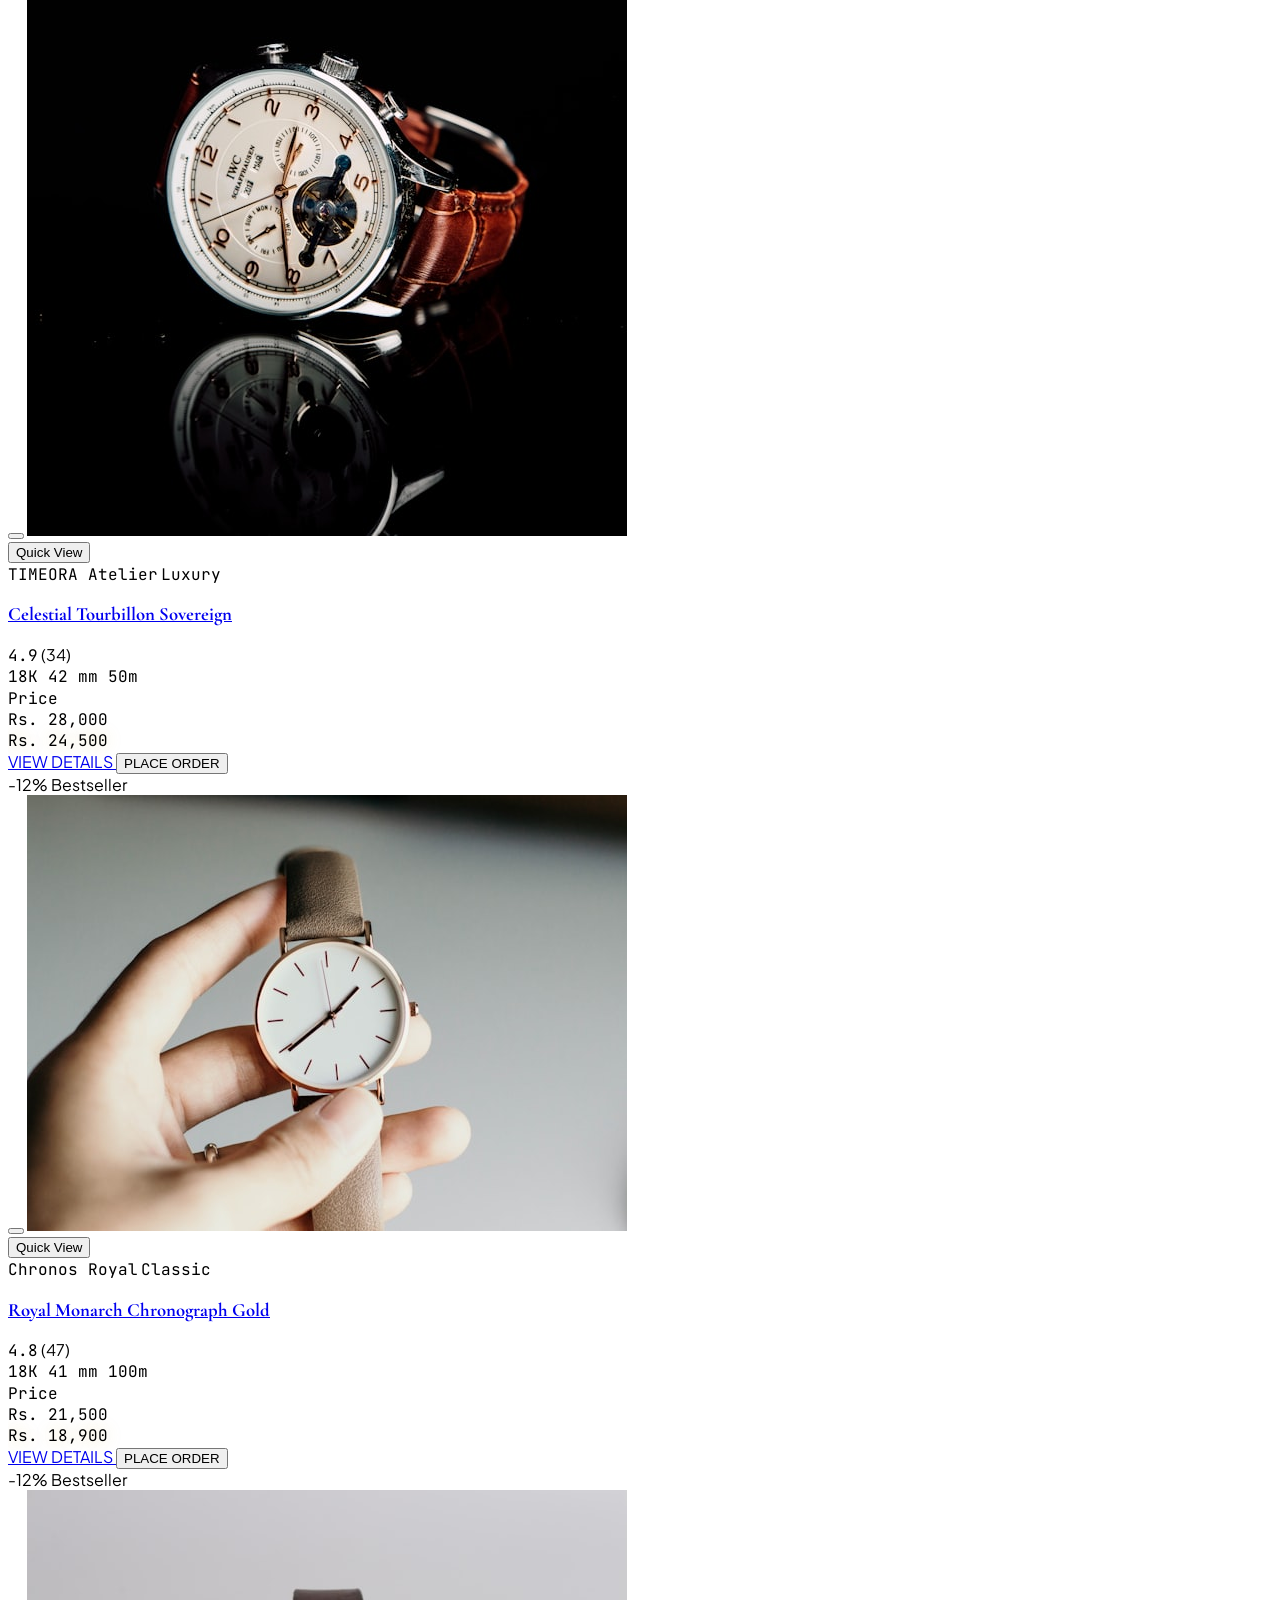
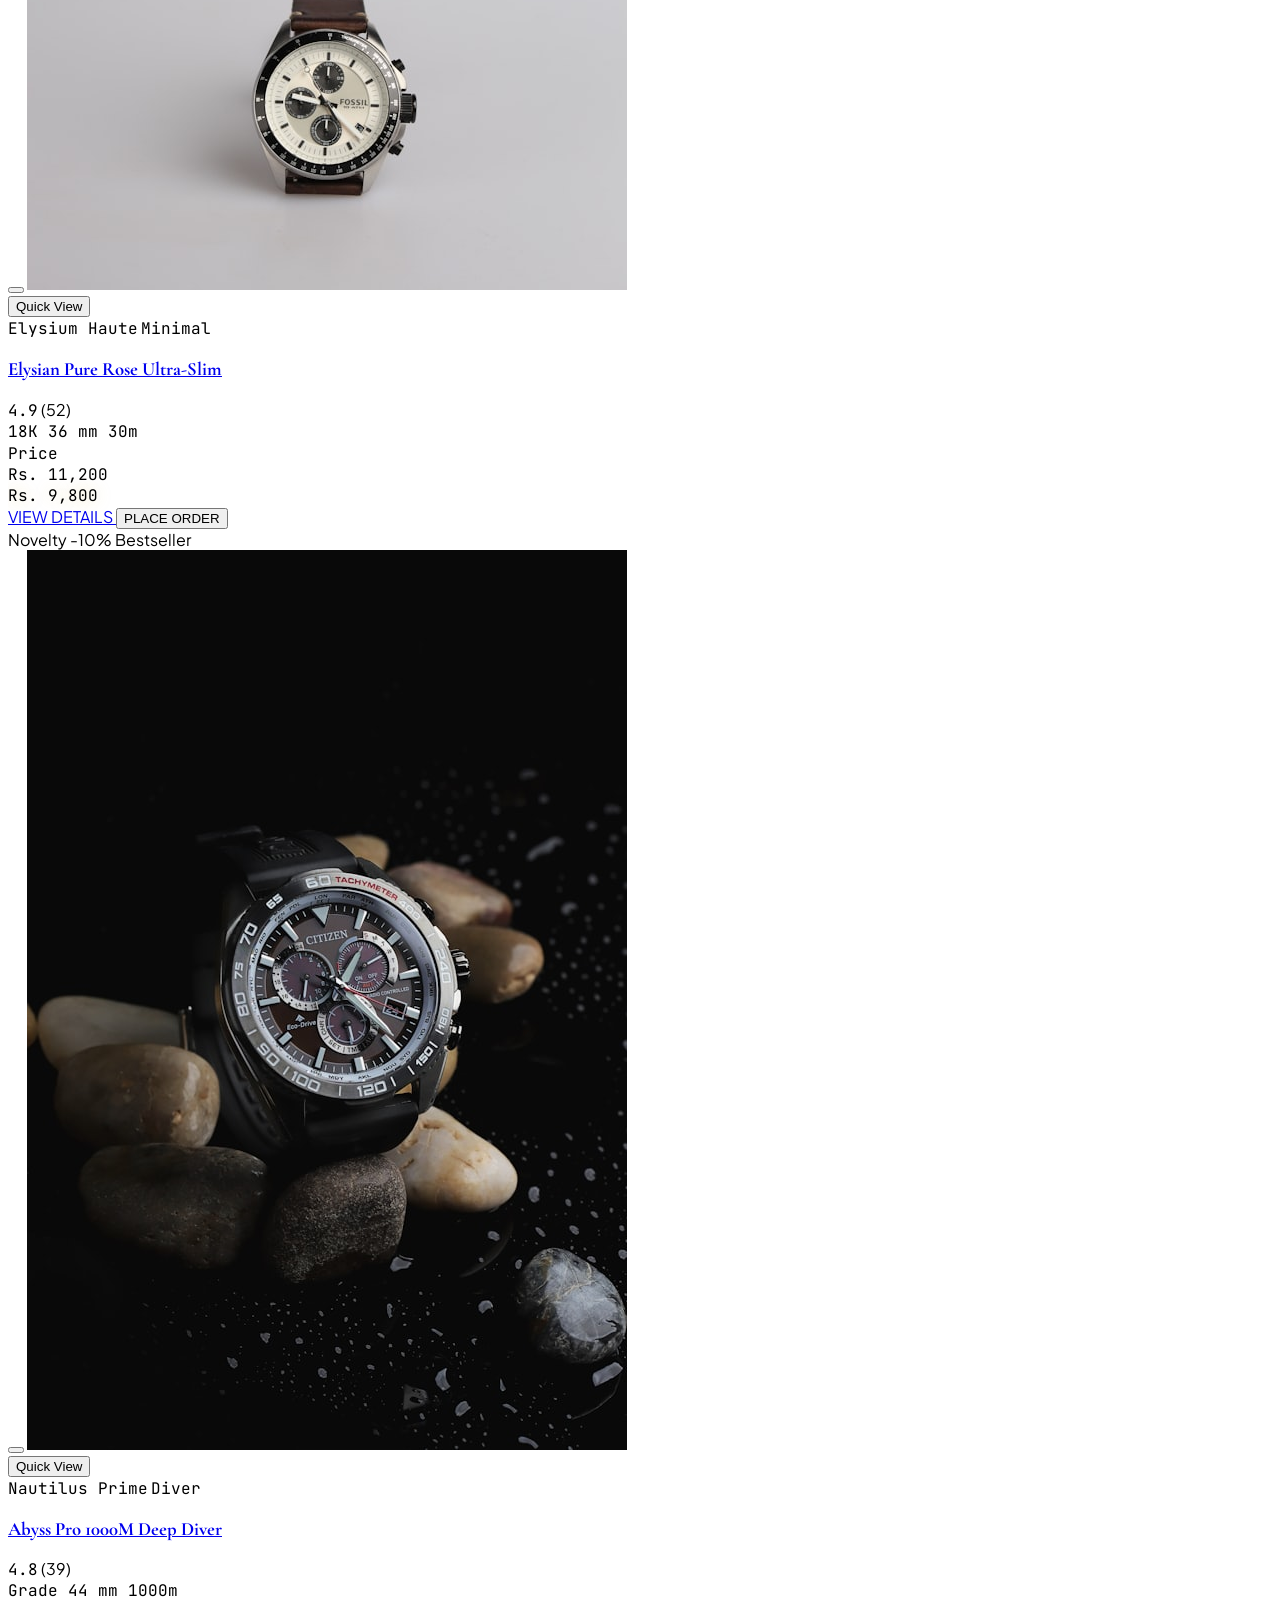
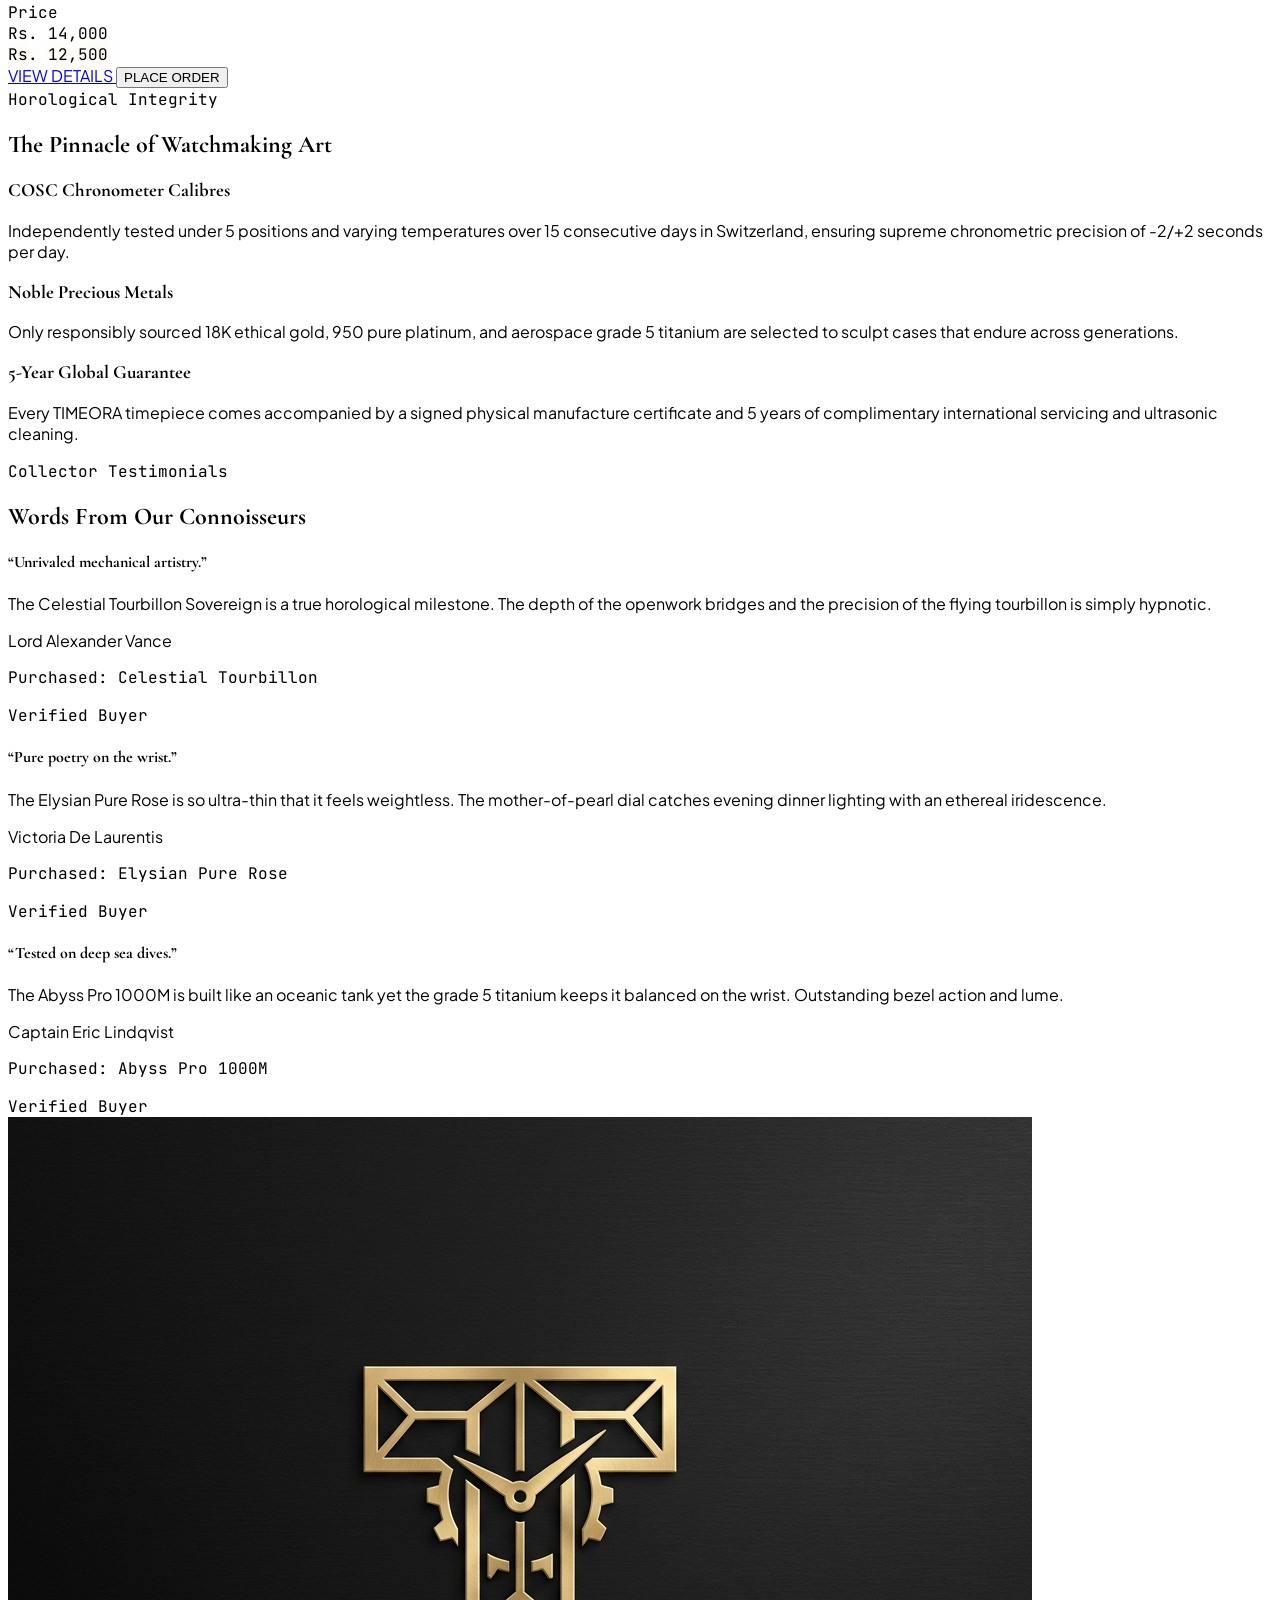
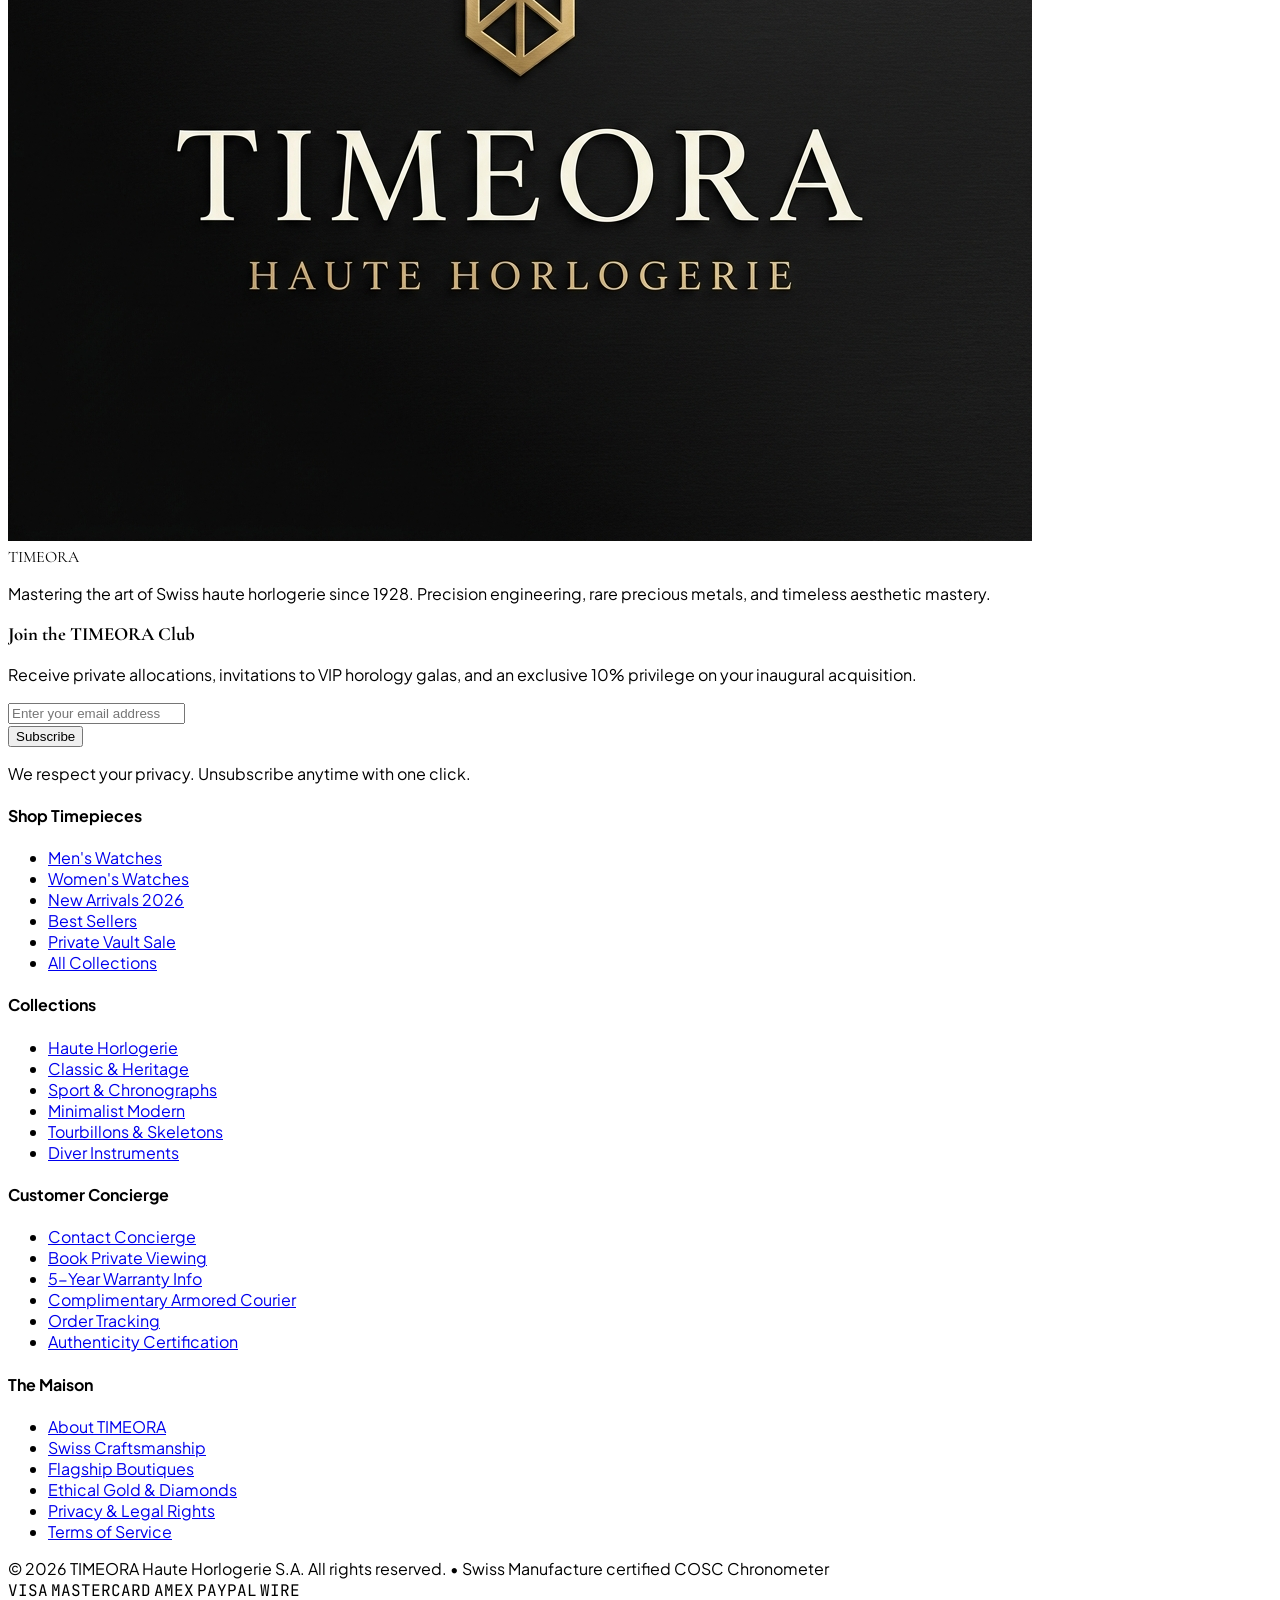
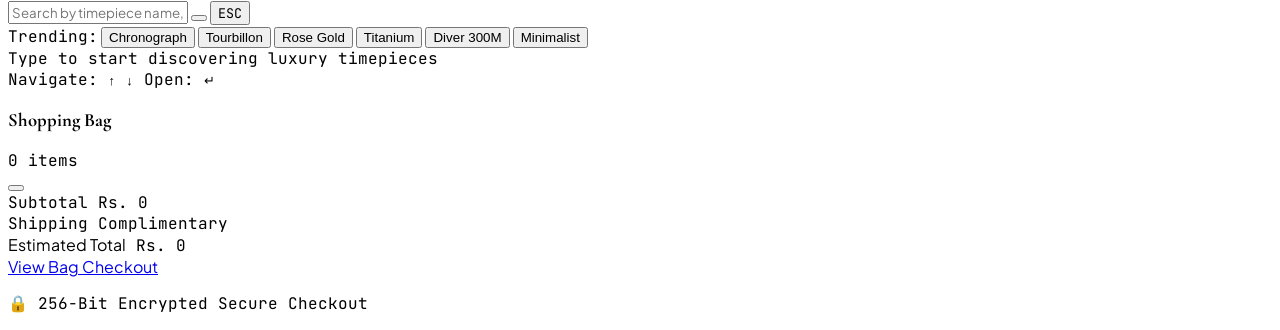
==== commit 26a57f6c: "Update navbar, mobile drawer, footer, and favicon to display generated TIMEORA logo image" ====
--- a/index.html
+++ b/index.html
@@ -5,7 +5,7 @@
   <meta name="viewport" content="width=device-width, initial-scale=1.0">
   <title>TIMEORA Haute Horlogerie | Timeless Design. Unmatched Precision.</title>
   <meta name="description" content="Discover TIMEORA Swiss luxury timepieces, tourbillons, chronographs, and perpetual complications crafted for connoisseurs of timeless precision.">
-  <link rel="icon" href="data:image/svg+xml,<svg xmlns=%22http://www.w3.org/2000/svg%22 viewBox=%220 0 100 100%22><text y=%22.9em%22 font-size=%2290%22>⏳</text></svg>">
+  <link rel="icon" href="images/logo/timeora-logo-vertical.jpg">
 
   <!-- Tailwind CSS CDN with configuration -->
   <script src="https://cdn.tailwindcss.com"></script>
